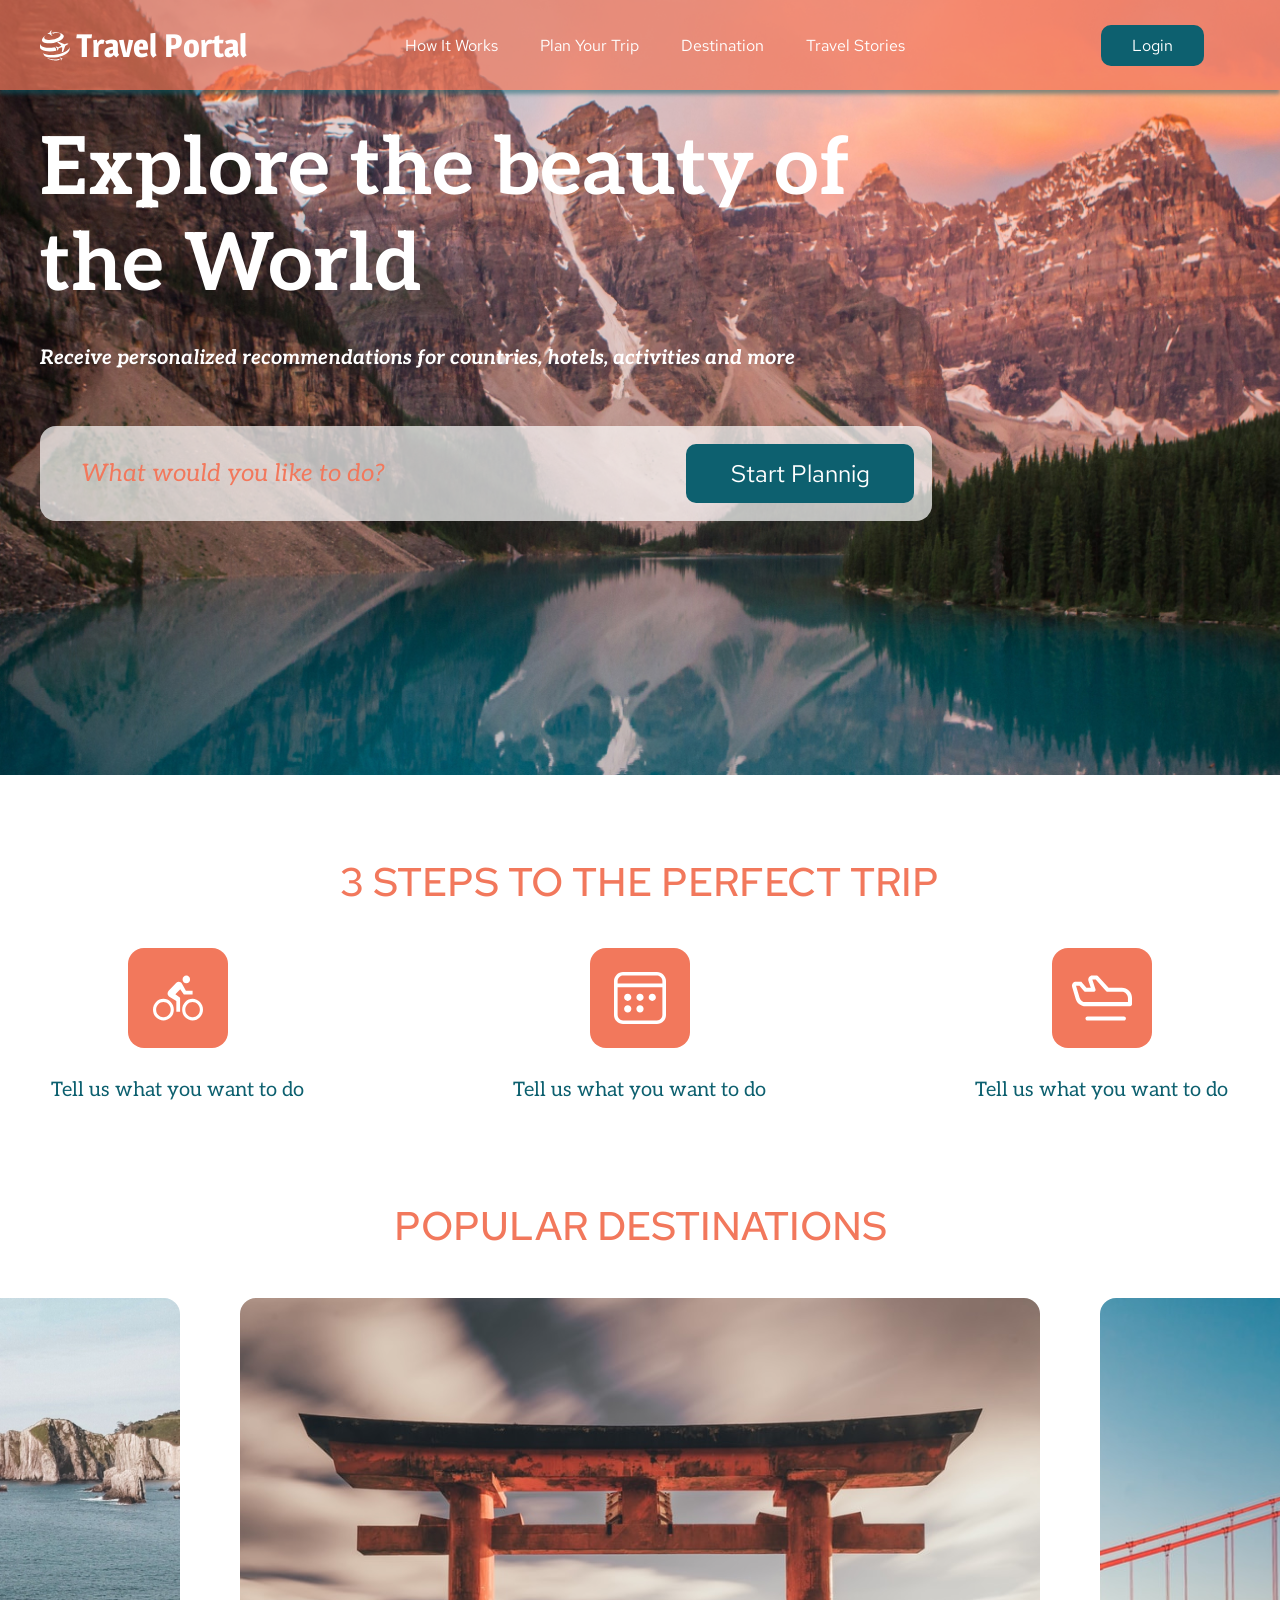
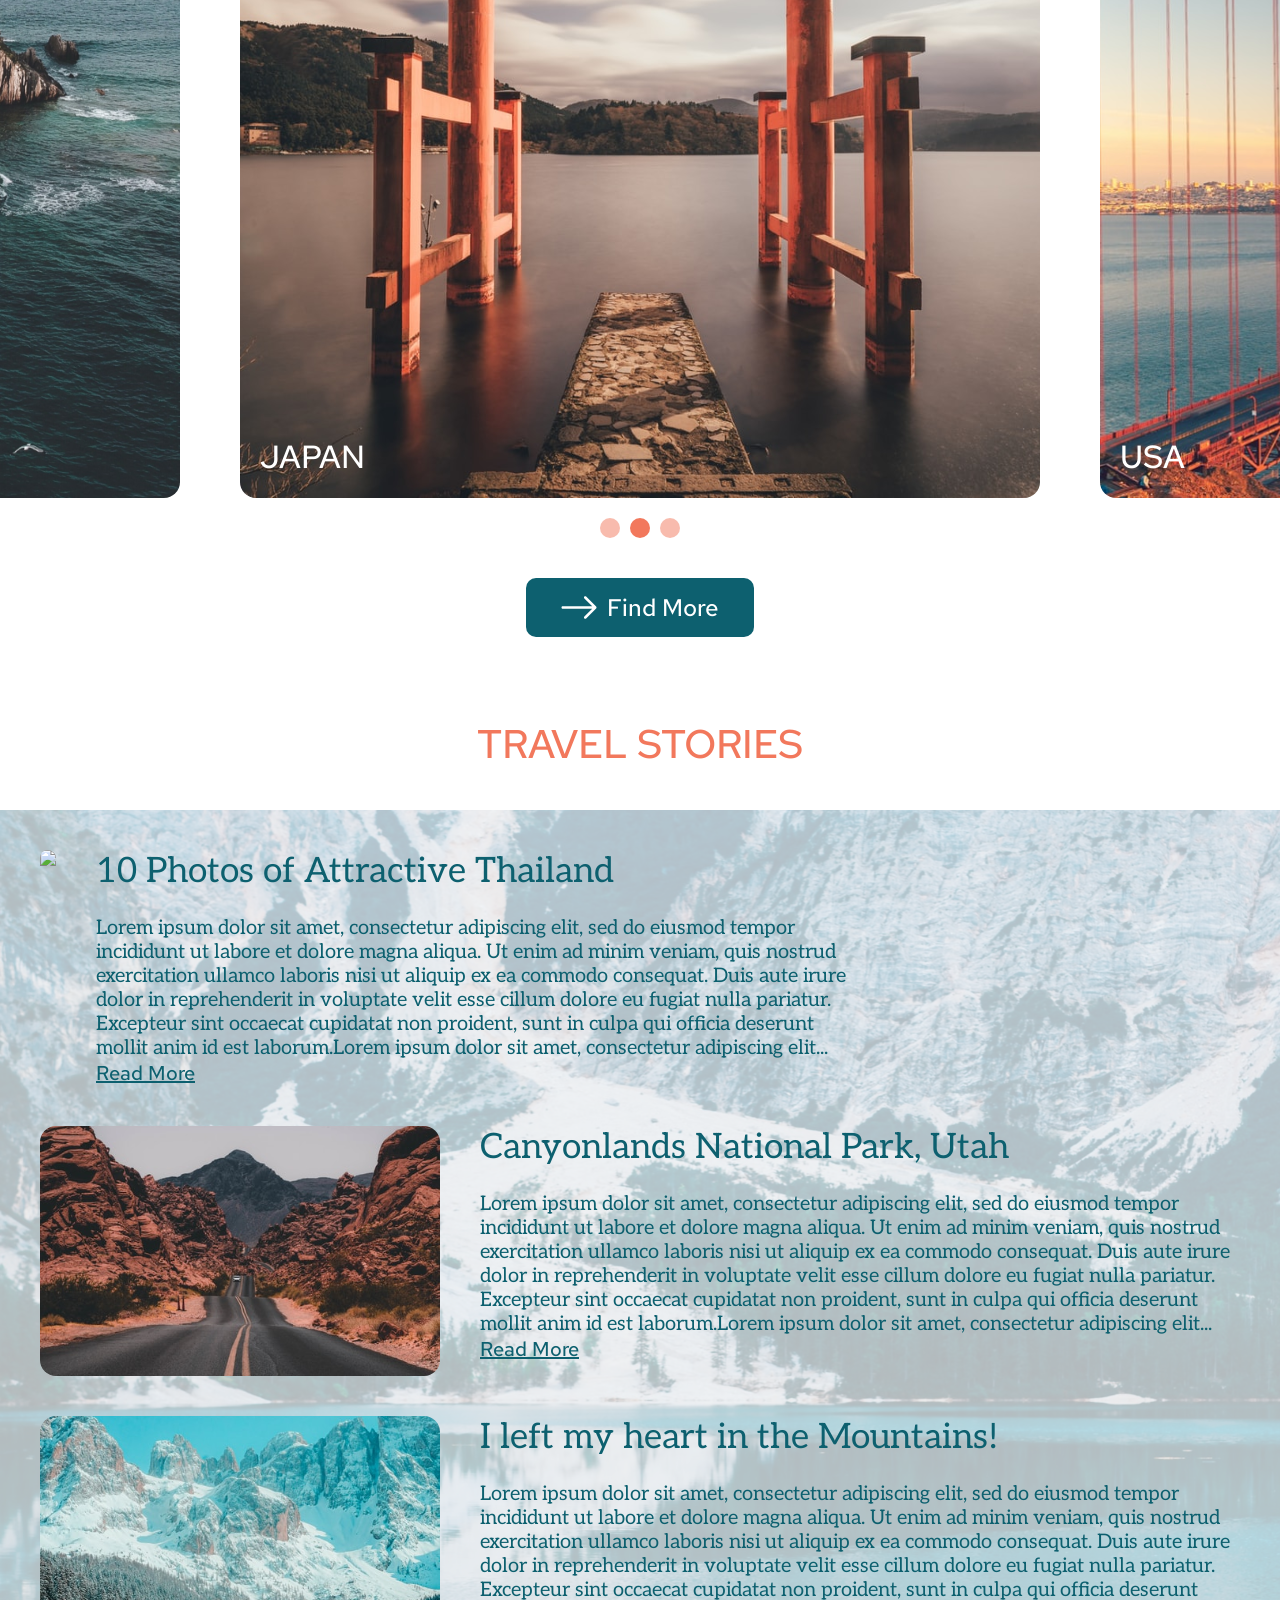
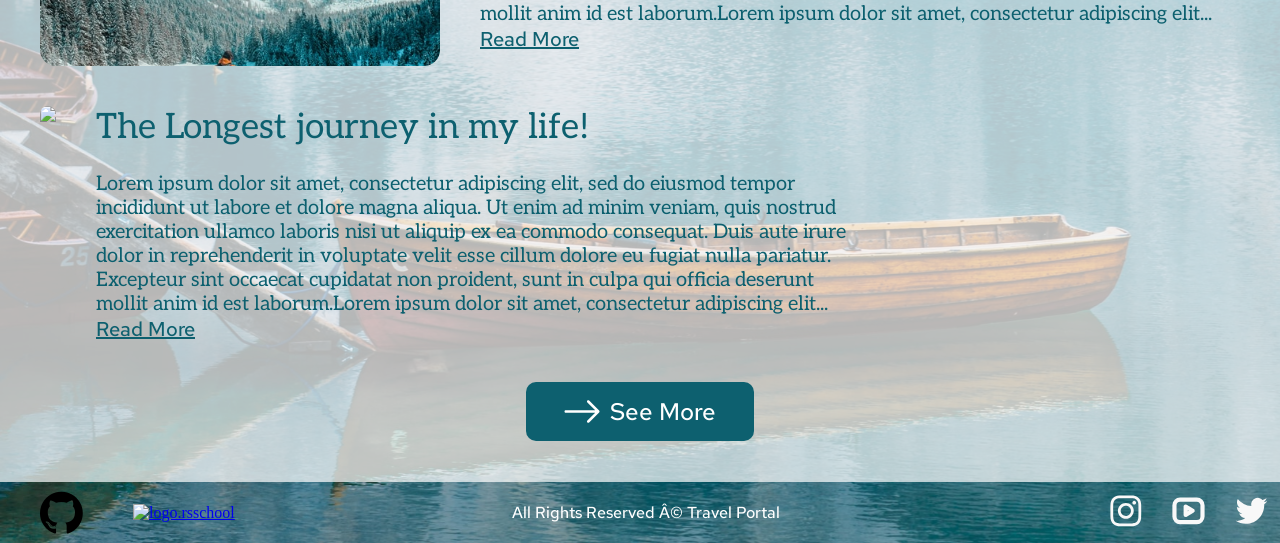
==== travel/index.html @ 933b46a7 "feat: add section storie and footer" ====
<!DOCTYPE html>
<html lang="en">
  <head>
    <meta name="viewport" content="width=device-width, initial-scale=1.0" />
    <title>Travel</title>
    <link
      rel="stylesheet"
      href="https://cdnjs.cloudflare.com/ajax/libs/font-awesome/4.7.0/css/font-awesome.css"
      integrity="sha512-5A8nwdMOWrSz20fDsjczgUidUBR8liPYU+WymTZP1lmY9G6Oc7HlZv156XqnsgNUzTyMefFTcsFH/tnJE/+xBg=="
      crossorigin="anonymous"
      referrerpolicy="no-referrer"
    />
    <link href="http://fonts.cdnfonts.com/css/magra" rel="stylesheet" />

    <link href="https://fonts.googleapis.com/css2?family=Red+Hat+Text:wght@300&display=swap" rel="stylesheet">
    <link href="https://fonts.googleapis.com/css2?family=Aleo&display=swap" rel="stylesheet">

    <link rel="stylesheet" type="text/css" href="style.css" />
    <link rel="stylesheet" type="text/css" href="reset.css" />
  </head>

  <body class="main">
    <section class="first">
      <div class="bar">
        <header class="header">
          <div class="logo1">
            <img
              class="logotip"
              src="logo.svg"
              alt="logotip"
            />
            <div class="textlogo">Travel Portal</div>
          </div>
          <nav class="navigation">
            <ul class="hug">
              <li><span class="navname">How It Works</span></li>
              <li><span class="navname">Plan Your Trip</span></li>
              <li><span class="navname">Destination</span></li>
              <li><span class="navname">Travel Stories</span></li>
            </ul>
          </nav>
          <input class="login" type="button" value="Login" />
        </header>
      </div>
      <div class="searchbox">
            <h1 class="title">Explore the beauty of the World</h1>
            <span class="description"
            >Receive personalized recommendations for countries, hotels,
            activities and more</span
            >
            <div class="searchbar">
              <span class="arcticle">What would you like to do?</span>
              <input class="start" type="button" value="Start Plannig">
              
              
            </div>
          
          
      </div>
    </div>
    </section>
    <section class = "second">
      <div class = 'area'>
        <div class="title2">
          3 STEPS TO THE PERFECT TRIP
        </div>
            <div class="steps">
            <div class="step">
              <div class="zalivka">
                <img class="stepimg" src="bike.svg">
              </div>
              <span class="steptitle">Tell us what you want to do</span>
            </div>
            <div class="step">
              <div class="zalivka">
                <img class="stepimg" src="calendar.svg">
              </div>
              <span class="steptitle">Tell us what you want to do</span>
            </div>
            <div class="step">
              <div class="zalivka">
                <img class="stepimg" src="plane.svg">
              </div>
              <span class="steptitle" >Tell us what you want to do</span>
            </div>
        </div>
        
      </div>
    </section>
    <section class="third">
        <div class="title3">
          POPULAR DESTINATIONS
        </div>
        <div class="kartinki">
          <div class="cntimg1"><span class="cnt">SPAIN</span> </div>
          <div class="cntimg2"><span class="cnt">JAPAN</span> </div>
          <div class="cntimg3"><span class="cnt">USA</span> </div>
        </div>
      
        </div>
        <div class="scrollcircls">
          <div class="circle1"></div>
          <div class="circle2"></div>
          <div class="circle3"></div>
        </div>
        <div class="find">
          <img class="arrow" src="arrow.svg">
          <div class="findmore">Find More</div>
        </div>
    </section>
    <section class="four">
      <div class="title4">TRAVEL STORIES</div>
      <div class="area4">
        <div class="blend4">
          <div class="stories">
            <img class="img" src="firstimg.svg">
            <div class="storie">
              <span class="titlestorie">10 Photos of Attractive Thailand</span>
              <span class="text">Lorem ipsum dolor sit amet, consectetur adipiscing elit, sed do eiusmod tempor incididunt ut labore et dolore magna aliqua. Ut enim ad minim veniam, quis nostrud exercitation ullamco laboris nisi ut aliquip ex ea commodo consequat. Duis aute irure dolor in reprehenderit in voluptate velit esse cillum dolore eu fugiat nulla pariatur. Excepteur sint occaecat cupidatat non proident, sunt in culpa qui officia deserunt mollit anim id est laborum.Lorem ipsum dolor sit amet, consectetur adipiscing elit...</span>
              <span class="readmore">Read More</span> 
            </div>
          </div>
          <div class="stories">
            <img class="img" src="secondimg.svg">
            <div class="storie">
              <span class="titlestorie">Canyonlands National Park, Utah</span>
              <span class="text">Lorem ipsum dolor sit amet, consectetur adipiscing elit, sed do eiusmod tempor incididunt ut labore et dolore magna aliqua. Ut enim ad minim veniam, quis nostrud exercitation ullamco laboris nisi ut aliquip ex ea commodo consequat. Duis aute irure dolor in reprehenderit in voluptate velit esse cillum dolore eu fugiat nulla pariatur. Excepteur sint occaecat cupidatat non proident, sunt in culpa qui officia deserunt mollit anim id est laborum.Lorem ipsum dolor sit amet, consectetur adipiscing elit...</span>
              <span class="readmore">Read More</span> 
            </div>
          </div>
          <div class="stories">
            <img class="img" src="thirdimg.svg">
            <div class="storie">
              <span class="titlestorie">I left my heart in the Mountains!</span>
              <span class="text">Lorem ipsum dolor sit amet, consectetur adipiscing elit, sed do eiusmod tempor incididunt ut labore et dolore magna aliqua. Ut enim ad minim veniam, quis nostrud exercitation ullamco laboris nisi ut aliquip ex ea commodo consequat. Duis aute irure dolor in reprehenderit in voluptate velit esse cillum dolore eu fugiat nulla pariatur. Excepteur sint occaecat cupidatat non proident, sunt in culpa qui officia deserunt mollit anim id est laborum.Lorem ipsum dolor sit amet, consectetur adipiscing elit...</span>
              <span class="readmore">Read More</span> 
            </div>
          </div>
          <div class="stories">
            <img class="img" src="fourimg.svg">
            <div class="storie">
              <span class="titlestorie">The Longest journey in my life!</span>
              <span class="text">Lorem ipsum dolor sit amet, consectetur adipiscing elit, sed do eiusmod tempor incididunt ut labore et dolore magna aliqua. Ut enim ad minim veniam, quis nostrud exercitation ullamco laboris nisi ut aliquip ex ea commodo consequat. Duis aute irure dolor in reprehenderit in voluptate velit esse cillum dolore eu fugiat nulla pariatur. Excepteur sint occaecat cupidatat non proident, sunt in culpa qui officia deserunt mollit anim id est laborum.Lorem ipsum dolor sit amet, consectetur adipiscing elit...</span>
              <span class="readmore">Read More</span> 
            </div>
          </div>
        <div class="find">
          <img class="arrow" src="arrow.svg">
          <div class="findmore">See More</div>
        </div>
      </div>
        
    
  
      <footer class="footer">
        <div class="links">
          <i  class="fa fa-github" style="font-size: 50px;"></i>
          <div><a href="https://rs.school/js/"
              ><img
                class="logo"
                src="https://rs.school/images/rs_school_js.svg"
                alt="logo.rsschool" /></a
          ></div>
        </div>
        <div class="travelportal">
          All Rights Reserved © Travel Portal
        </div>
        <div class="social">
          <img src="insta.svg">
          <img class="youtube" src="youtube.svg">
          <img src="twitter.svg">
        </div>
      </footer>
    </div>
    </section>  
        
      
      
    
  </body>
</html>
---- travel/style.css ----
@import url("https://fonts.googleapis.com/css2?family=Aleo:ital,wght@0,400;0,700;1,700&family=Magra:wght@400;700&family=Red+Hat+Text:wght@400;500&display=swap%22");

.main {
  position: absolute;
  width: 100%;

  margin: 0;

  display: flex;
  flex-direction: column;
  justify-content: center;
}
.first {
  width: 100%;

  left: 0px;
  top: 0px;
  margin: 0;

  background-image: url(bckimg.jpg);
  background-repeat: no-repeat;
  background-size: cover;
  box-shadow: 0px 4px 4px rgba(13, 96, 111, 0.5);

  display: flex;
  flex-direction: column;
  justify-content: center;
  align-items: center;
}
.bar {
  width: 100%;
  height: 90px;

  background: rgba(242, 120, 92, 0.7);
  box-shadow: 0px 4px 4px 0px #0d606f80;
  display: flex;
  flex-direction: column;
  align-items: center;
}

.header {
  width: 1440px;
  height: 90px;
  margin: 0;

  display: flex;
  justify-content: flex-start;
  align-items: center;
}

.logo1 {
  display: flex;
  justify-content: row;
  gap: 6px;
  margin-left: 120px;
}
.textlogo {
  font-family: "Magra";
  font-style: normal;
  font-weight: 600;
  font-size: 32px;

  color: #ffffff;
}

.hug {
  list-style: none;
  display: flex;
  flex-direction: row;
  padding: 0px;
  margin-left: 158px;
  gap: 42px;
}
.navname {
  color: #ffffff;
  font-family: "Red Hat Text", sans-serif;
  line-height: 21px;
  font-size: 16px;
}
.login {
  margin-left: 196px;
  border: none;
  background-image: none;
  background-color: transparent;
  -webkit-box-shadow: none;
  -moz-box-shadow: none;
  box-shadow: none;

  background: #0d606f;
  box-shadow: none;
  border-radius: 10px;
  color: white;
  border-color: #0d606f;
  width: 103px;
  height: 41px;

  font-family: "Red Hat Text", sans-serif;
  font-size: 16px;
  text-align: center;
}

.searchbox {
  width: 1440px;
  display: flex;
  align-items: flex-start;
  justify-content: center;
  flex-direction: column;
}

.title {
  width: 892px;
  margin: 32px 0px 0px 120px;
  font-family: "Aleo";
  font-style: normal;
  font-weight: 700;
  font-size: 80px;
  line-height: 96px;
  color: #ffffff;
}

.description {
  margin: 32px 0px 0px 120px;
  font-family: "Aleo";
  font-style: italic;
  font-weight: 700;
  font-size: 20px;
  line-height: 24px;
  color: white;
}
.searchbar {
  height: 95px;
  width: 892px;

  border-radius: 16px;
  background: #ffffffb2;
  display: flex;
  align-items: center;
  justify-content: space-between;
  margin: 56px 0px 254px 120px;
}
.arcticle {
  font-family: "Aleo";
  font-size: 24px;
  font-style: italic;
  font-weight: 400;
  line-height: 29px;
  letter-spacing: 0em;
  margin-left: 41px;
  color: #f2785c;
}
.start {
  height: 59px;
  width: 228px;
  border-radius: 10px;
  margin-right: 18px;
  background: #0d606f;

  color: white;

  border: none;
  background-image: none;

  -webkit-box-shadow: none;
  -moz-box-shadow: none;
  box-shadow: none;

  font-family: "Red Hat Text", sans-serif;
  font-size: 24px;
  text-align: center;
}
.second {
  width: 100%;
  background: white;
  color: black;
  display: flex;
  justify-content: center;
}
.area {
  width: 1440px;
  background: white;
  display: flex;
  flex-direction: column;
  align-items: center;
  justify-content: flex-start;
  margin: 80px 132px 0px 131px;
}
.title2 {
  margin: 0px 0px 40px 0px;

  font-family: "Red Hat Text";
  font-size: 40px;

  font-weight: 500;
  line-height: 53px;
  letter-spacing: 0em;
  text-align: center;

  color: #f2785c;
}
.steps {
  display: flex;
  flex-direction: row;
  justify-content: space-between;
  width: 1177px;
}
.step {
  display: flex;
  flex-direction: column;
  align-items: center;
}
.zalivka {
  display: flex;
  width: 100px;
  height: 100px;
  justify-content: center;
  background: #f2785c;
  border-radius: 16px;
}
.steptitle {
  margin-top: 30px;
  font-family: Aleo;
  font-size: 20px;
  font-weight: 400;
  line-height: 24px;
  letter-spacing: 0em;
  text-align: left;
  color: #0d606f;
}
.third {
  width: 100%;
  background: white;
  color: black;
  display: flex;
  flex-direction: column;
  align-items: center;
  justify-content: flex-start;
  margin-top: 50px;
  margin-top: 97px;
}
.title3 {
  font-family: "Red Hat Text";
  font-size: 40px;
  margin-bottom: 46px;
  font-weight: 500;
  line-height: 53px;
  letter-spacing: 0em;
  text-align: center;

  color: #f2785c;
}
.kartinki {
  width: 2520px;
  display: flex;
  flex-direction: row;
  align-items: center;

  gap: 60px;
  overflow-x: hidden;
  justify-content: center;
  text-align: left;
}
.cntimg1 {
  text-align: center;
  background-repeat: no-repeat;
  background-size: cover;

  height: 800px;
  width: 800px;

  top: 0px;
  border-radius: 16px;

  background-image: url(SPAIN.svg);

  display: flex;
  align-items: flex-end;
  justify-content: flex-start;

  color: white;
  font-family: "Red Hat Text";
  font-size: 32px;
  font-weight: 500;
  line-height: 42px;
  letter-spacing: 0em;
}
.cntimg2 {
  height: 800px;
  width: 800px;
  border-radius: 16px;
  text-align: center;
  background-size: cover;
  background-repeat: no-repeat;

  background-image: url(JAPAN.svg);

  display: flex;
  align-items: flex-end;
  justify-content: flex-start;

  color: white;
  font-family: "Red Hat Text";
  font-size: 32px;
  font-weight: 500;
  line-height: 42px;
  letter-spacing: 0em;
}
.cntimg3 {
  width: 800px;
  height: 800px;
  text-align: center;
  background-repeat: no-repeat;
  background-size: cover;
  border-radius: 16px;
  background-image: url(USA.svg);

  display: flex;
  align-items: flex-end;
  justify-content: flex-start;

  color: white;
  font-family: "Red Hat Text";
  font-size: 32px;
  font-weight: 500;
  line-height: 42px;
  letter-spacing: 0em;
}
.cnt {
  padding: 0px 0px 20px 20px;
}
.main {
  overflow-x: hidden;
}
.scrollcircls {
  display: flex;
  flex-direction: row;
  justify-content: center;
  width: 80px;
  height: 20px;
  margin-top: 20px;
}
.circle1 {
  width: 20px;
  border-radius: 50%;
  background: rgb(242, 120, 92, 0.5);
}
.circle2 {
  width: 20px;
  border-radius: 50%;
  background: rgb(242, 120, 92);
  margin-left: 10px;
  margin-right: 10px;
}

.circle3 {
  width: 20px;
  border-radius: 50%;
  background: rgb(242, 120, 92, 0.5);
}
.find {
  width: 228px;
  height: 59px;
  margin-top: 40px;

  display: flex;
  flex-direction: row;
  align-items: center;
  justify-content: center;
  background: #0d606f;
  gap: 10px;
  border-radius: 10px;
  padding: 10px, 32px, 10px, 32px;
  margin-bottom: 41px;
}
.findmore {
  font-family: "Red Hat Text";
  font-style: normal;
  font-weight: 500;
  font-size: 24px;
  line-height: 32px;
  color: white;
}
.four {
  width: 100%;

  display: flex;
  flex-direction: column;
  align-items: center;
  justify-content: flex-start;
}
.title4 {
  margin-top: 39px;
  margin-bottom: 40px;
  font-family: "Red Hat Text";
  font-size: 40px;
  font-weight: 500;
  line-height: 53px;
  letter-spacing: 0em;
  color: #f2785c;
}
.area4 {
  width: 100%;
  background-image: url(background4.svg);
  background-size: cover;
  background-repeat: no-repeat;
  display: flex;
  align-items: center;
  flex-direction: column;
}
.blend4 {
  width: 100%;
  background-color: rgba(255, 255, 255, 0.7);
  display: flex;
  flex-direction: column;
  align-items: center;
}
.stories {
  width: 1440px;
  display: flex;
  flex-direction: row;
  gap: 40px;
  justify-content: flex-start;
}
.img {
  margin-left: 120px;
  margin-top: 40px;
  border-radius: 16px;
}
.storie {
  margin-top: 40px;
  display: flex;
  flex-direction: column;
  align-items: flex-start;
}
.titlestorie {
  color: #0d606f;
  font-family: Aleo;
  font-size: 35px;
  font-weight: 400;
  line-height: 42px;
  letter-spacing: 0em;
}
.text {
  width: 760px;
  margin-top: 24px;
  font-family: "Aleo";
  font-size: 20px;
  font-weight: 400;
  line-height: 24px;
  letter-spacing: 0em;
  text-align: left;
  color: #0d606f;
}
.readmore {
  font-family: "Red Hat Text";
  font-size: 20px;
  font-weight: 500;
  line-height: 26px;
  letter-spacing: 0em;
  text-decoration: underline;

  color: #0d606f;
}
.footer {
  width: 1440px;
  height: 61px;
  display: flex;
  justify-content: flex-start;
  flex-direction: row;
  align-items: center;
}
.logo {
  width: 100px;
  padding-left: 50px;
}
.links {
  display: flex;
  flex-direction: row;
  align-items: center;
  justify-content: flex-start;
  margin-left: 120px;
}
.travelportal {
  margin-left: 277px;
  font-family: "Red Hat Text";
  font-size: 16px;
  font-weight: 500;
  line-height: 21px;
  letter-spacing: 0em;
  color: white;
}
.social {
  margin-left: 329.4px;
  margin-right: 123.54;
}
.youtube {
  margin-left: 24.12px;
  margin-right: 24.12px;
}
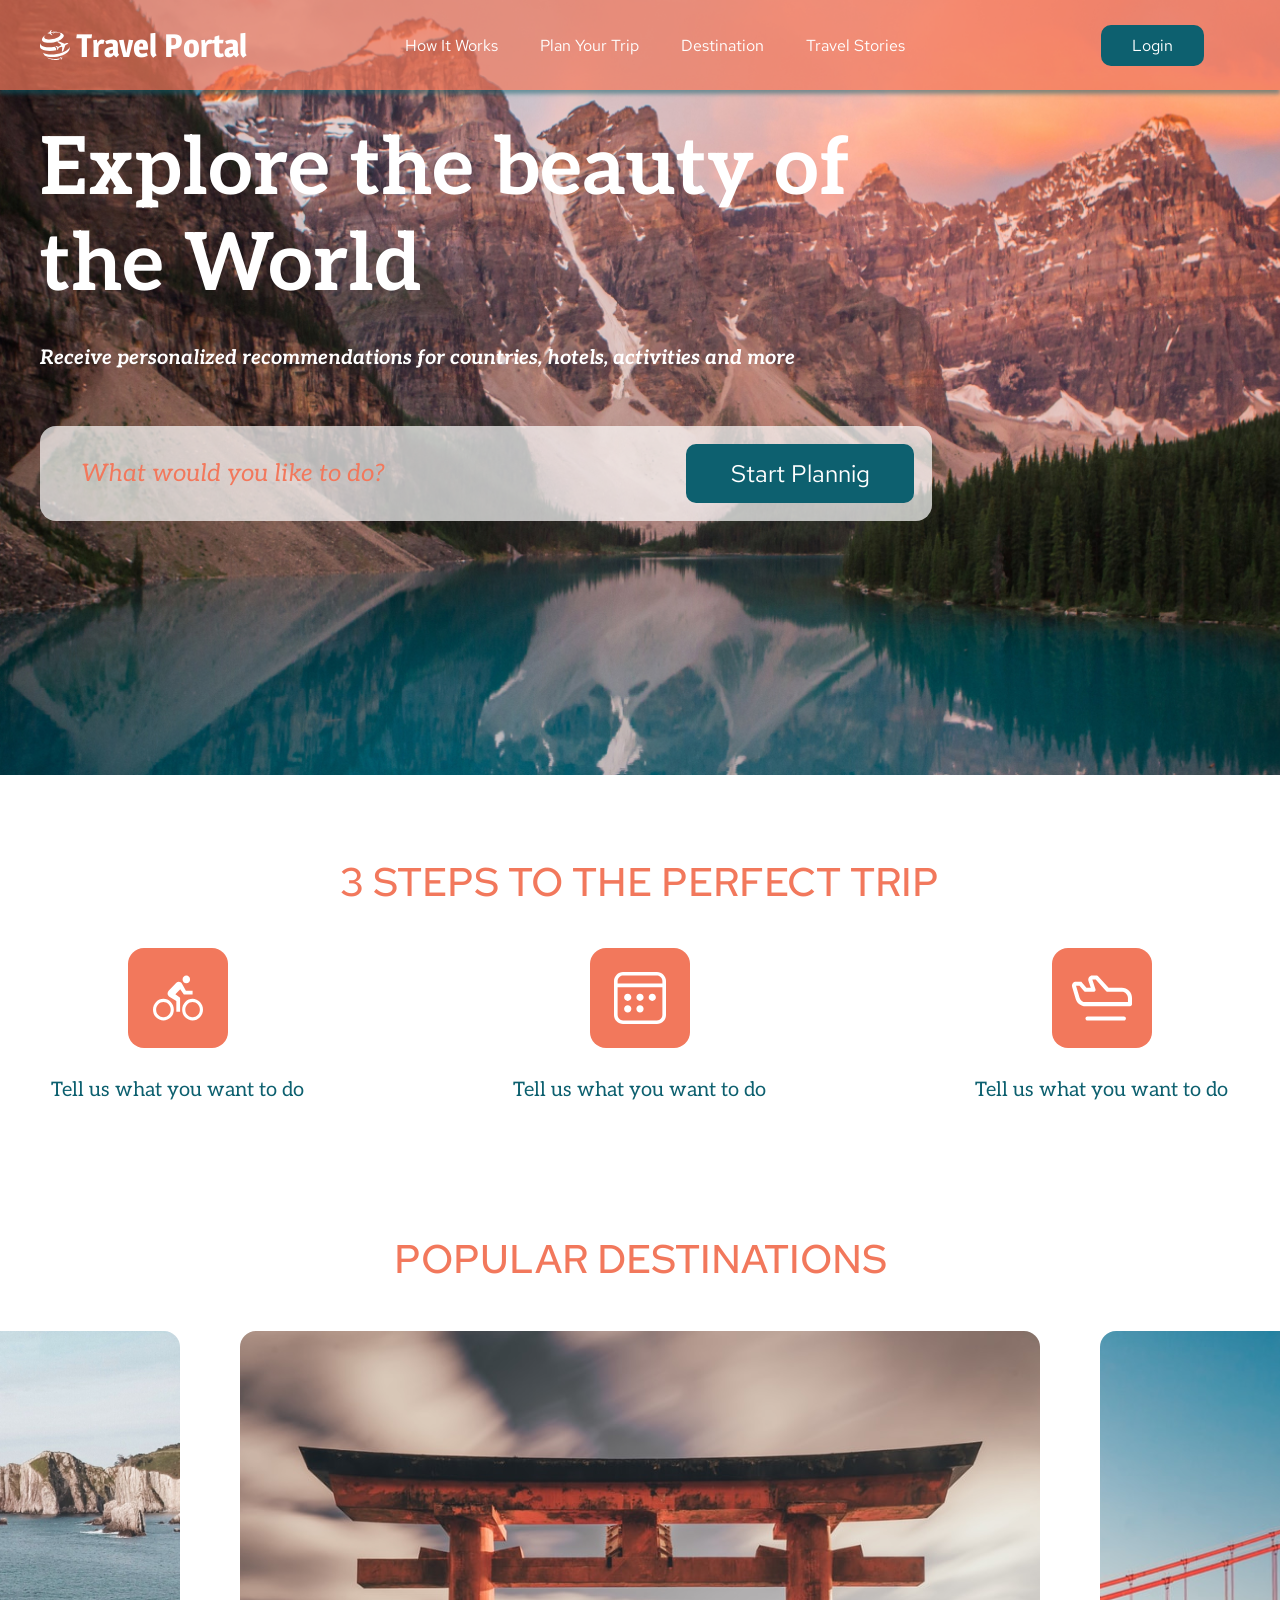
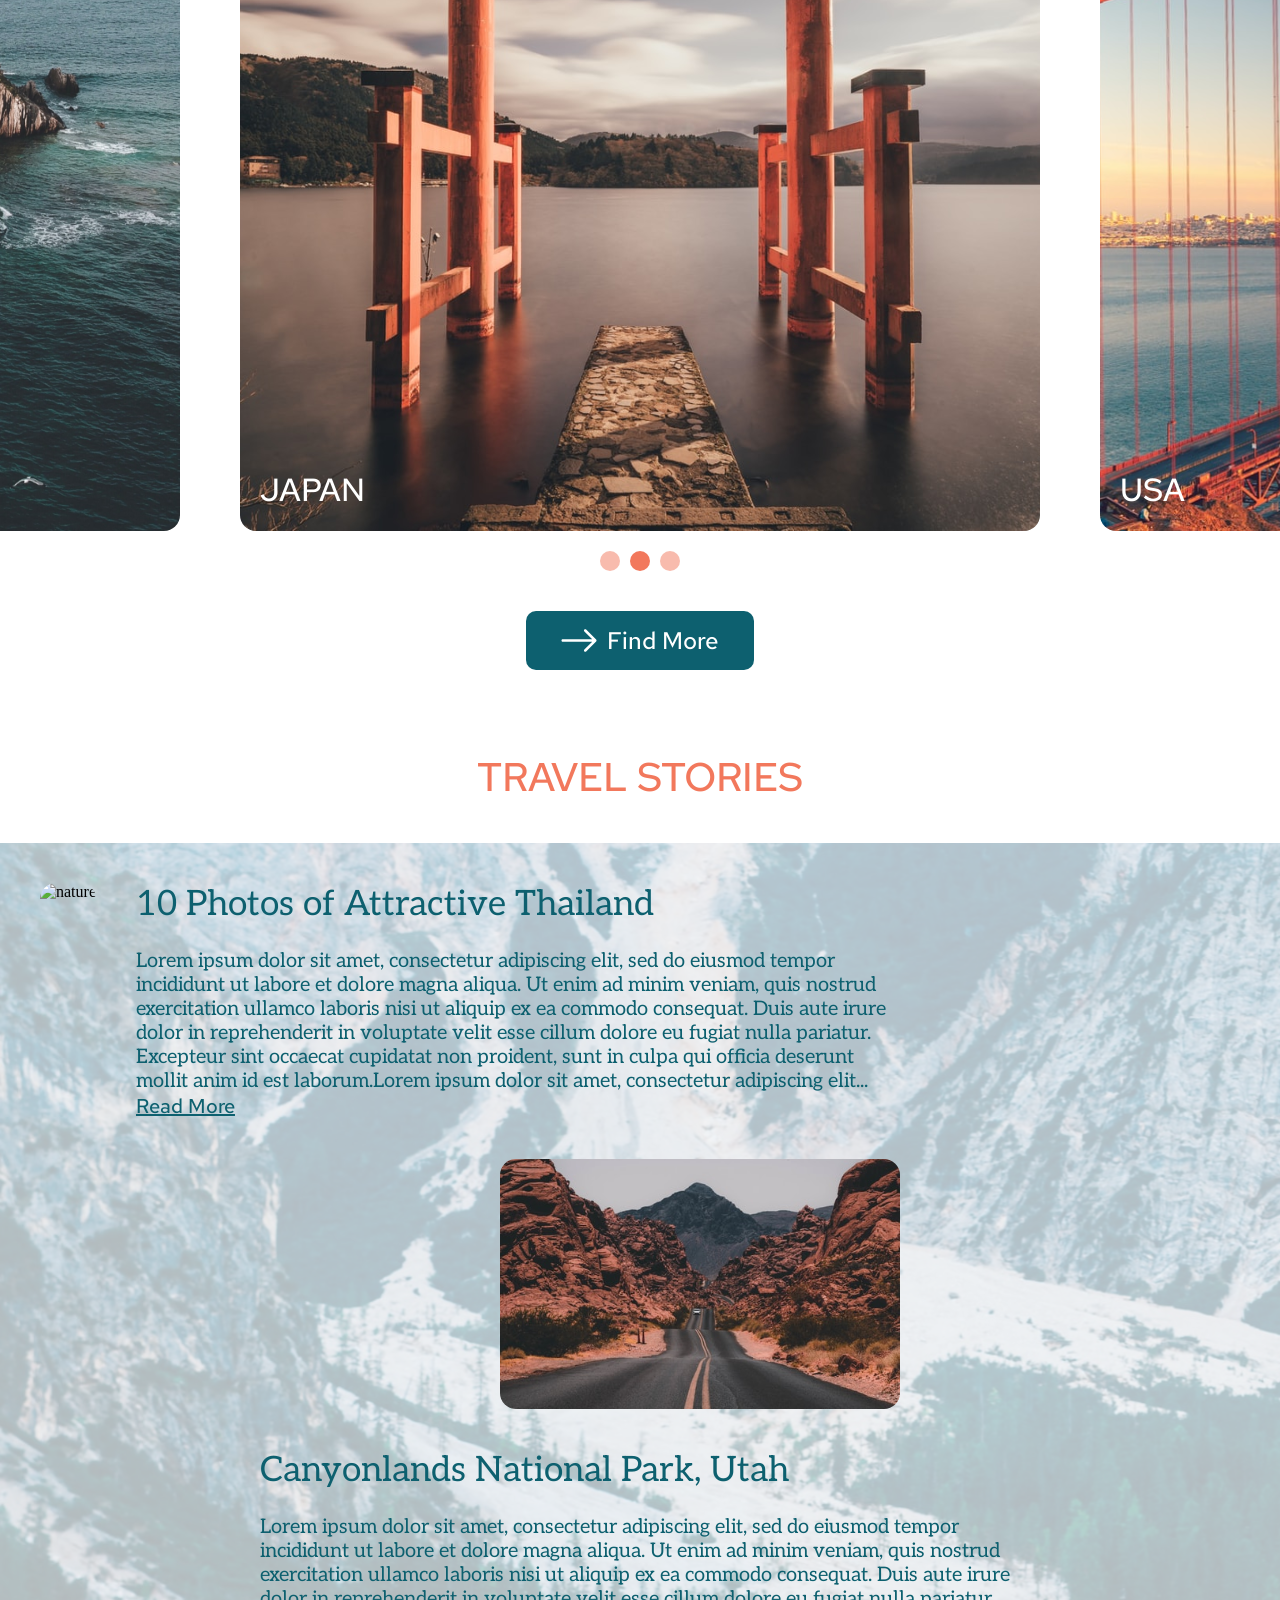
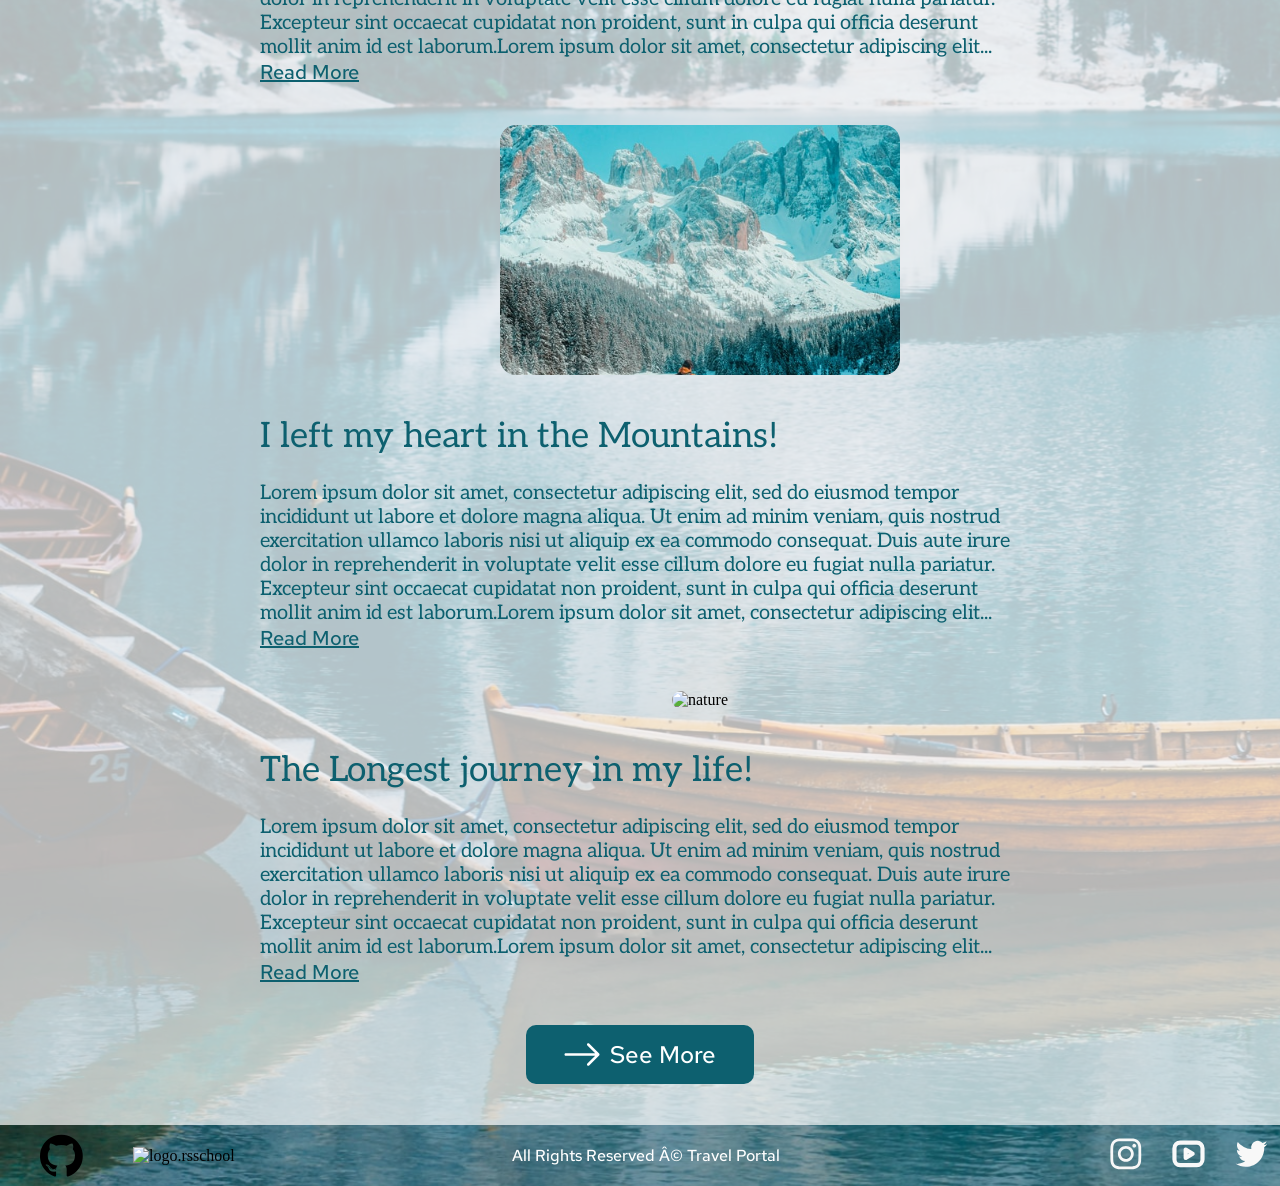
==== commit ffc0057e: "fix:fix problems with validator" ====
--- a/travel/index.html
+++ b/travel/index.html
@@ -12,24 +12,26 @@
     />
     <link href="http://fonts.cdnfonts.com/css/magra" rel="stylesheet" />
 
-    <link href="https://fonts.googleapis.com/css2?family=Red+Hat+Text:wght@300&display=swap" rel="stylesheet">
-    <link href="https://fonts.googleapis.com/css2?family=Aleo&display=swap" rel="stylesheet">
+    <link
+      href="https://fonts.googleapis.com/css2?family=Red+Hat+Text:wght@300&display=swap"
+      rel="stylesheet"
+    />
+    <link
+      href="https://fonts.googleapis.com/css2?family=Aleo&display=swap"
+      rel="stylesheet"
+    />
 
     <link rel="stylesheet" type="text/css" href="style.css" />
     <link rel="stylesheet" type="text/css" href="reset.css" />
   </head>
 
   <body class="main">
-    <section class="first">
+    <section class="preview">
       <div class="bar">
         <header class="header">
           <div class="logo1">
-            <img
-              class="logotip"
-              src="logo.svg"
-              alt="logotip"
-            />
-            <div class="textlogo">Travel Portal</div>
+            <img class="logotip" src="images/logo.svg" alt="logotip" />
+            <h2 class="textlogo">Travel Portal</h2>
           </div>
           <nav class="navigation">
             <ul class="hug">
@@ -43,139 +45,163 @@
         </header>
       </div>
       <div class="searchbox">
-            <h1 class="title">Explore the beauty of the World</h1>
-            <span class="description"
-            >Receive personalized recommendations for countries, hotels,
-            activities and more</span
-            >
-            <div class="searchbar">
-              <span class="arcticle">What would you like to do?</span>
-              <input class="start" type="button" value="Start Plannig">
-              
-              
-            </div>
-          
-          
-      </div>
-    </div>
-    </section>
-    <section class = "second">
-      <div class = 'area'>
-        <div class="title2">
-          3 STEPS TO THE PERFECT TRIP
+        <div class="title">Explore the beauty of the World</div>
+        <span class="description"
+          >Receive personalized recommendations for countries, hotels,
+          activities and more</span
+        >
+        <div class="searchbar">
+          <span class="arcticle">What would you like to do?</span>
+          <input class="start" type="button" value="Start Plannig" />
         </div>
-            <div class="steps">
-            <div class="step">
-              <div class="zalivka">
-                <img class="stepimg" src="bike.svg">
-              </div>
-              <span class="steptitle">Tell us what you want to do</span>
-            </div>
-            <div class="step">
-              <div class="zalivka">
-                <img class="stepimg" src="calendar.svg">
-              </div>
-              <span class="steptitle">Tell us what you want to do</span>
-            </div>
-            <div class="step">
-              <div class="zalivka">
-                <img class="stepimg" src="plane.svg">
-              </div>
-              <span class="steptitle" >Tell us what you want to do</span>
-            </div>
+      </div>
+    </section>
+    <section class="steps">
+      <div class="area">
+        <h2 class="title2">3 STEPS TO THE PERFECT TRIP</h2>
+        <div class="listofsteps">
+          <div class="step">
+            <div class="zalivka">
+              <img class="stepimg" src="images/bike.svg" alt="bike" />
+            </div>
+            <span class="steptitle">Tell us what you want to do</span>
+          </div>
+          <div class="step">
+            <div class="zalivka">
+              <img class="stepimg" src="images/calendar.svg" alt="calendar" />
+            </div>
+            <span class="steptitle">Tell us what you want to do</span>
+          </div>
+          <div class="step">
+            <div class="zalivka">
+              <img class="stepimg" src="images/plane.svg" alt="plane" />
+            </div>
+            <span class="steptitle">Tell us what you want to do</span>
+          </div>
         </div>
-        
-      </div>
-    </section>
-    <section class="third">
-        <div class="title3">
-          POPULAR DESTINATIONS
-        </div>
-        <div class="kartinki">
-          <div class="cntimg1"><span class="cnt">SPAIN</span> </div>
-          <div class="cntimg2"><span class="cnt">JAPAN</span> </div>
-          <div class="cntimg3"><span class="cnt">USA</span> </div>
-        </div>
-      
-        </div>
-        <div class="scrollcircls">
-          <div class="circle1"></div>
-          <div class="circle2"></div>
-          <div class="circle3"></div>
-        </div>
-        <div class="find">
-          <img class="arrow" src="arrow.svg">
-          <div class="findmore">Find More</div>
-        </div>
-    </section>
-    <section class="four">
-      <div class="title4">TRAVEL STORIES</div>
+      </div>
+    </section>
+    <section class="destinations">
+      <h2 class="title3">POPULAR DESTINATIONS</h2>
+      <div class="kartinki">
+        <div class="cntimg1"><span class="cnt">SPAIN</span></div>
+        <div class="cntimg2"><span class="cnt">JAPAN</span></div>
+        <div class="cntimg3"><span class="cnt">USA</span></div>
+      </div>
+      <div class="scrollcircls">
+        <div class="circle1"></div>
+        <div class="circle2"></div>
+        <div class="circle3"></div>
+      </div>
+      <div class="find">
+        <img class="arrow" src="images/arrow.svg" alt="arrow" />
+        <div class="findmore">Find More</div>
+      </div>
+    </section>
+    <section class="stories">
+      <h2 class="title4">TRAVEL STORIES</h2>
       <div class="area4">
         <div class="blend4">
+          <div class="listofstories">
+            <img class="img" src="images/firstimg.svg" alt="nature" />
+            <div class="storie">
+              <span class="titlestorie">10 Photos of Attractive Thailand</span>
+              <span class="text"
+                >Lorem ipsum dolor sit amet, consectetur adipiscing elit, sed do
+                eiusmod tempor incididunt ut labore et dolore magna aliqua. Ut
+                enim ad minim veniam, quis nostrud exercitation ullamco laboris
+                nisi ut aliquip ex ea commodo consequat. Duis aute irure dolor
+                in reprehenderit in voluptate velit esse cillum dolore eu fugiat
+                nulla pariatur. Excepteur sint occaecat cupidatat non proident,
+                sunt in culpa qui officia deserunt mollit anim id est
+                laborum.Lorem ipsum dolor sit amet, consectetur adipiscing
+                elit...</span
+              >
+              <span class="readmore">Read More</span>
+            </div>
+          </div>
           <div class="stories">
-            <img class="img" src="firstimg.svg">
-            <div class="storie">
-              <span class="titlestorie">10 Photos of Attractive Thailand</span>
-              <span class="text">Lorem ipsum dolor sit amet, consectetur adipiscing elit, sed do eiusmod tempor incididunt ut labore et dolore magna aliqua. Ut enim ad minim veniam, quis nostrud exercitation ullamco laboris nisi ut aliquip ex ea commodo consequat. Duis aute irure dolor in reprehenderit in voluptate velit esse cillum dolore eu fugiat nulla pariatur. Excepteur sint occaecat cupidatat non proident, sunt in culpa qui officia deserunt mollit anim id est laborum.Lorem ipsum dolor sit amet, consectetur adipiscing elit...</span>
-              <span class="readmore">Read More</span> 
+            <img class="img" src="images/secondimg.svg" alt="nature" />
+            <div class="storie">
+              <span class="titlestorie">Canyonlands National Park, Utah</span>
+              <span class="text"
+                >Lorem ipsum dolor sit amet, consectetur adipiscing elit, sed do
+                eiusmod tempor incididunt ut labore et dolore magna aliqua. Ut
+                enim ad minim veniam, quis nostrud exercitation ullamco laboris
+                nisi ut aliquip ex ea commodo consequat. Duis aute irure dolor
+                in reprehenderit in voluptate velit esse cillum dolore eu fugiat
+                nulla pariatur. Excepteur sint occaecat cupidatat non proident,
+                sunt in culpa qui officia deserunt mollit anim id est
+                laborum.Lorem ipsum dolor sit amet, consectetur adipiscing
+                elit...</span
+              >
+              <span class="readmore">Read More</span>
             </div>
           </div>
           <div class="stories">
-            <img class="img" src="secondimg.svg">
-            <div class="storie">
-              <span class="titlestorie">Canyonlands National Park, Utah</span>
-              <span class="text">Lorem ipsum dolor sit amet, consectetur adipiscing elit, sed do eiusmod tempor incididunt ut labore et dolore magna aliqua. Ut enim ad minim veniam, quis nostrud exercitation ullamco laboris nisi ut aliquip ex ea commodo consequat. Duis aute irure dolor in reprehenderit in voluptate velit esse cillum dolore eu fugiat nulla pariatur. Excepteur sint occaecat cupidatat non proident, sunt in culpa qui officia deserunt mollit anim id est laborum.Lorem ipsum dolor sit amet, consectetur adipiscing elit...</span>
-              <span class="readmore">Read More</span> 
+            <img class="img" src="images/thirdimg.svg" alt="nature" />
+            <div class="storie">
+              <span class="titlestorie">I left my heart in the Mountains!</span>
+              <span class="text"
+                >Lorem ipsum dolor sit amet, consectetur adipiscing elit, sed do
+                eiusmod tempor incididunt ut labore et dolore magna aliqua. Ut
+                enim ad minim veniam, quis nostrud exercitation ullamco laboris
+                nisi ut aliquip ex ea commodo consequat. Duis aute irure dolor
+                in reprehenderit in voluptate velit esse cillum dolore eu fugiat
+                nulla pariatur. Excepteur sint occaecat cupidatat non proident,
+                sunt in culpa qui officia deserunt mollit anim id est
+                laborum.Lorem ipsum dolor sit amet, consectetur adipiscing
+                elit...</span
+              >
+              <span class="readmore">Read More</span>
             </div>
           </div>
           <div class="stories">
-            <img class="img" src="thirdimg.svg">
-            <div class="storie">
-              <span class="titlestorie">I left my heart in the Mountains!</span>
-              <span class="text">Lorem ipsum dolor sit amet, consectetur adipiscing elit, sed do eiusmod tempor incididunt ut labore et dolore magna aliqua. Ut enim ad minim veniam, quis nostrud exercitation ullamco laboris nisi ut aliquip ex ea commodo consequat. Duis aute irure dolor in reprehenderit in voluptate velit esse cillum dolore eu fugiat nulla pariatur. Excepteur sint occaecat cupidatat non proident, sunt in culpa qui officia deserunt mollit anim id est laborum.Lorem ipsum dolor sit amet, consectetur adipiscing elit...</span>
-              <span class="readmore">Read More</span> 
-            </div>
-          </div>
-          <div class="stories">
-            <img class="img" src="fourimg.svg">
+            <img class="img" src="images/fourimg.svg" alt="nature" />
             <div class="storie">
               <span class="titlestorie">The Longest journey in my life!</span>
-              <span class="text">Lorem ipsum dolor sit amet, consectetur adipiscing elit, sed do eiusmod tempor incididunt ut labore et dolore magna aliqua. Ut enim ad minim veniam, quis nostrud exercitation ullamco laboris nisi ut aliquip ex ea commodo consequat. Duis aute irure dolor in reprehenderit in voluptate velit esse cillum dolore eu fugiat nulla pariatur. Excepteur sint occaecat cupidatat non proident, sunt in culpa qui officia deserunt mollit anim id est laborum.Lorem ipsum dolor sit amet, consectetur adipiscing elit...</span>
-              <span class="readmore">Read More</span> 
-            </div>
-          </div>
-        <div class="find">
-          <img class="arrow" src="arrow.svg">
-          <div class="findmore">See More</div>
+              <span class="text"
+                >Lorem ipsum dolor sit amet, consectetur adipiscing elit, sed do
+                eiusmod tempor incididunt ut labore et dolore magna aliqua. Ut
+                enim ad minim veniam, quis nostrud exercitation ullamco laboris
+                nisi ut aliquip ex ea commodo consequat. Duis aute irure dolor
+                in reprehenderit in voluptate velit esse cillum dolore eu fugiat
+                nulla pariatur. Excepteur sint occaecat cupidatat non proident,
+                sunt in culpa qui officia deserunt mollit anim id est
+                laborum.Lorem ipsum dolor sit amet, consectetur adipiscing
+                elit...</span
+              >
+              <span class="readmore">Read More</span>
+            </div>
+          </div>
+          <div class="find">
+            <img class="arrow" src="images/arrow.svg" alt="arrow" />
+            <div class="findmore">See More</div>
+          </div>
         </div>
-      </div>
-        
-    
-  
-      <footer class="footer">
-        <div class="links">
-          <i  class="fa fa-github" style="font-size: 50px;"></i>
-          <div><a href="https://rs.school/js/"
-              ><img
-                class="logo"
-                src="https://rs.school/images/rs_school_js.svg"
-                alt="logo.rsschool" /></a
-          ></div>
-        </div>
-        <div class="travelportal">
-          All Rights Reserved © Travel Portal
-        </div>
-        <div class="social">
-          <img src="insta.svg">
-          <img class="youtube" src="youtube.svg">
-          <img src="twitter.svg">
-        </div>
-      </footer>
-    </div>
-    </section>  
-        
-      
-      
-    
+
+        <footer class="footer">
+          <div class="links">
+            <a class="userlink" href="https://github.com/M9yk"
+              ><i class="fa fa-github" style="font-size: 50px"></i
+            ></a>
+            <div>
+              <a class="userlink" href="https://rs.school/js-stage0/"
+                ><img
+                  class="logo"
+                  src="https://rs.school/images/rs_school_js.svg"
+                  alt="logo.rsschool"
+              /></a>
+            </div>
+          </div>
+          <div class="travelportal">All Rights Reserved © Travel Portal</div>
+          <div class="social">
+            <img src="images/insta.svg" alt="instagram" />
+            <img class="youtube" src="images/youtube.svg" alt="youtube" />
+            <img src="images/twitter.svg" alt="twitter" />
+          </div>
+        </footer>
+      </div>
+    </section>
   </body>
 </html>
--- a/travel/style.css
+++ b/travel/style.css
@@ -10,14 +10,14 @@
   flex-direction: column;
   justify-content: center;
 }
-.first {
+.preview {
   width: 100%;
 
   left: 0px;
   top: 0px;
   margin: 0;
 
-  background-image: url(bckimg.jpg);
+  background-image: url(images/bckimg.jpg);
   background-repeat: no-repeat;
   background-size: cover;
   box-shadow: 0px 4px 4px rgba(13, 96, 111, 0.5);
@@ -27,6 +27,7 @@
   justify-content: center;
   align-items: center;
 }
+
 .bar {
   width: 100%;
   height: 90px;
@@ -168,12 +169,14 @@
   font-size: 24px;
   text-align: center;
 }
-.second {
+.steps {
   width: 100%;
   background: white;
   color: black;
   display: flex;
   justify-content: center;
+  flex-direction: column;
+  align-items: center;
 }
 .area {
   width: 1440px;
@@ -197,7 +200,7 @@
 
   color: #f2785c;
 }
-.steps {
+.listofsteps {
   display: flex;
   flex-direction: row;
   justify-content: space-between;
@@ -226,7 +229,7 @@
   text-align: left;
   color: #0d606f;
 }
-.third {
+.destinations {
   width: 100%;
   background: white;
   color: black;
@@ -270,7 +273,7 @@
   top: 0px;
   border-radius: 16px;
 
-  background-image: url(SPAIN.svg);
+  background-image: url(images/SPAIN.svg);
 
   display: flex;
   align-items: flex-end;
@@ -291,7 +294,7 @@
   background-size: cover;
   background-repeat: no-repeat;
 
-  background-image: url(JAPAN.svg);
+  background-image: url(images/JAPAN.svg);
 
   display: flex;
   align-items: flex-end;
@@ -311,7 +314,7 @@
   background-repeat: no-repeat;
   background-size: cover;
   border-radius: 16px;
-  background-image: url(USA.svg);
+  background-image: url(images/USA.svg);
 
   display: flex;
   align-items: flex-end;
@@ -379,7 +382,7 @@
   line-height: 32px;
   color: white;
 }
-.four {
+.stories {
   width: 100%;
 
   display: flex;
@@ -399,7 +402,7 @@
 }
 .area4 {
   width: 100%;
-  background-image: url(background4.svg);
+  background-image: url(images/background4.svg);
   background-size: cover;
   background-repeat: no-repeat;
   display: flex;
@@ -413,7 +416,7 @@
   flex-direction: column;
   align-items: center;
 }
-.stories {
+.listofstories {
   width: 1440px;
   display: flex;
   flex-direction: row;
@@ -496,3 +499,7 @@
   margin-left: 24.12px;
   margin-right: 24.12px;
 }
+.userlink {
+  text-decoration: none;
+  color: black;
+}
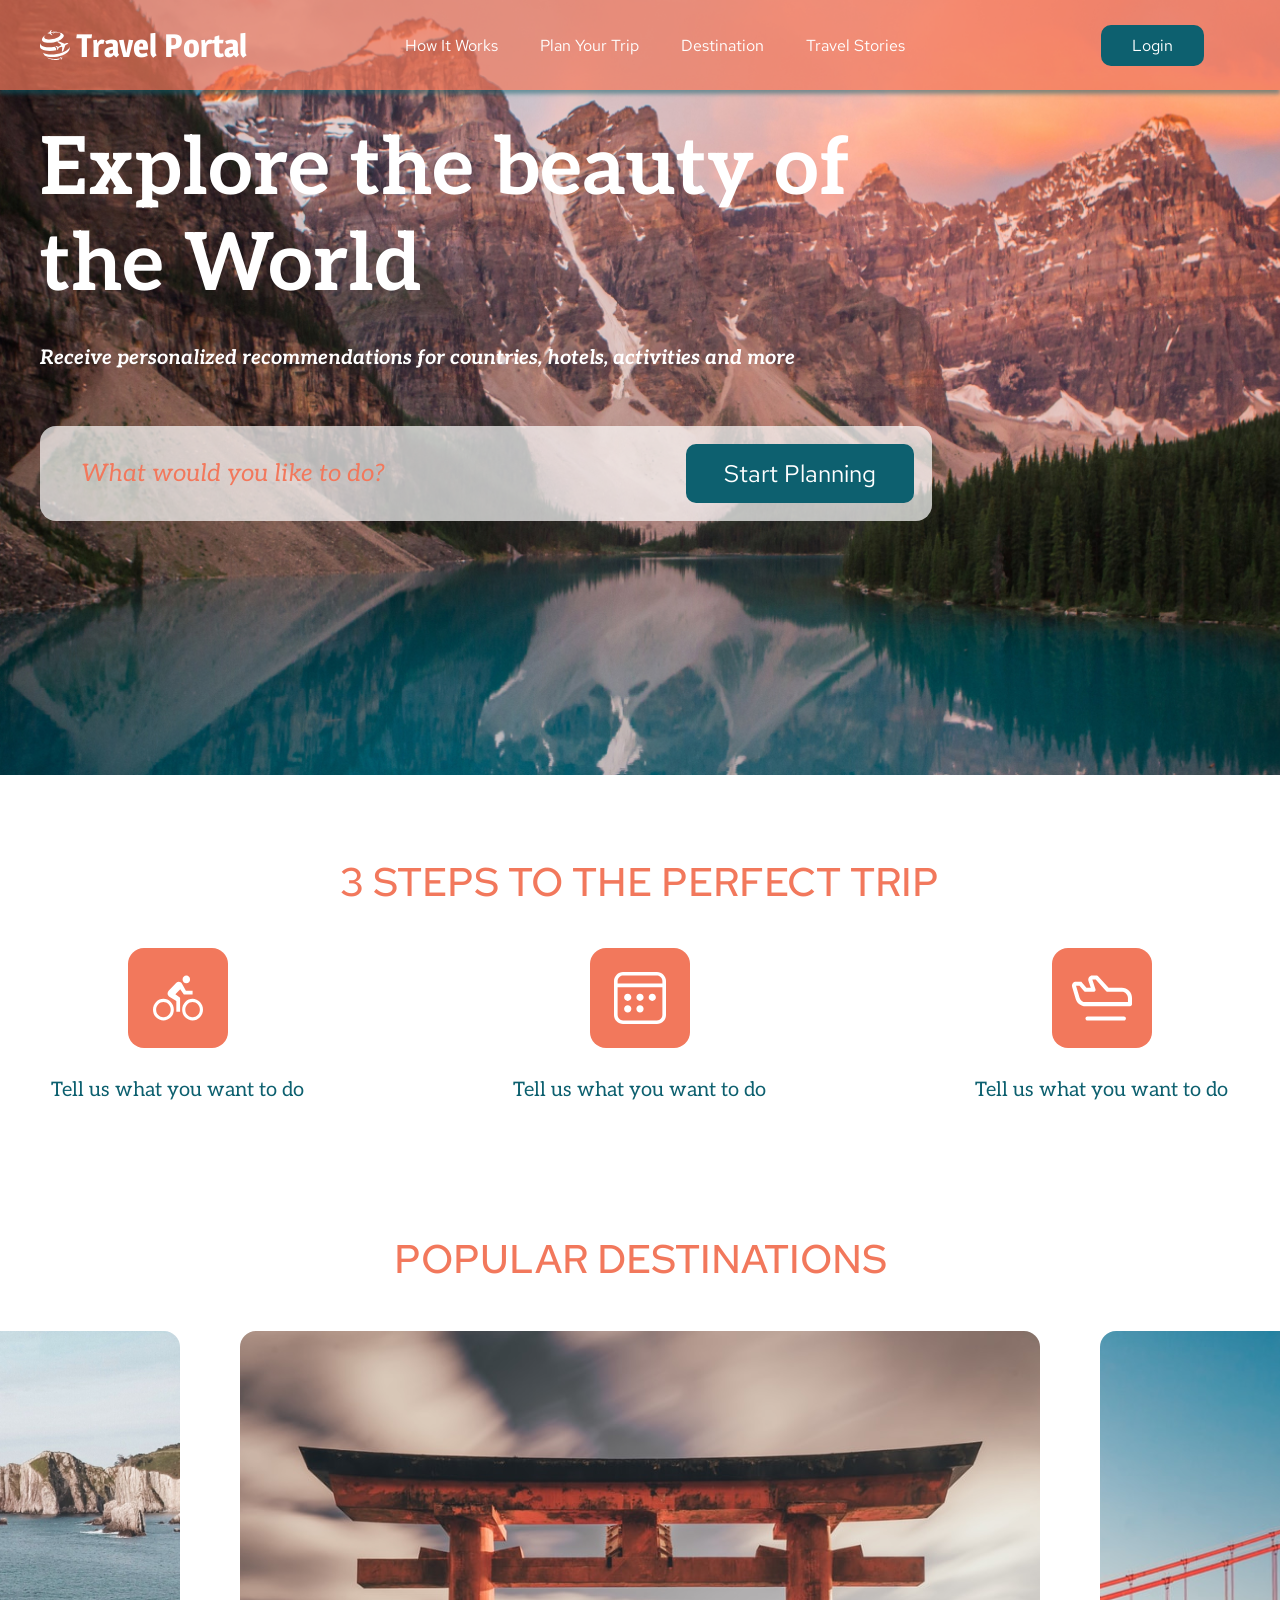
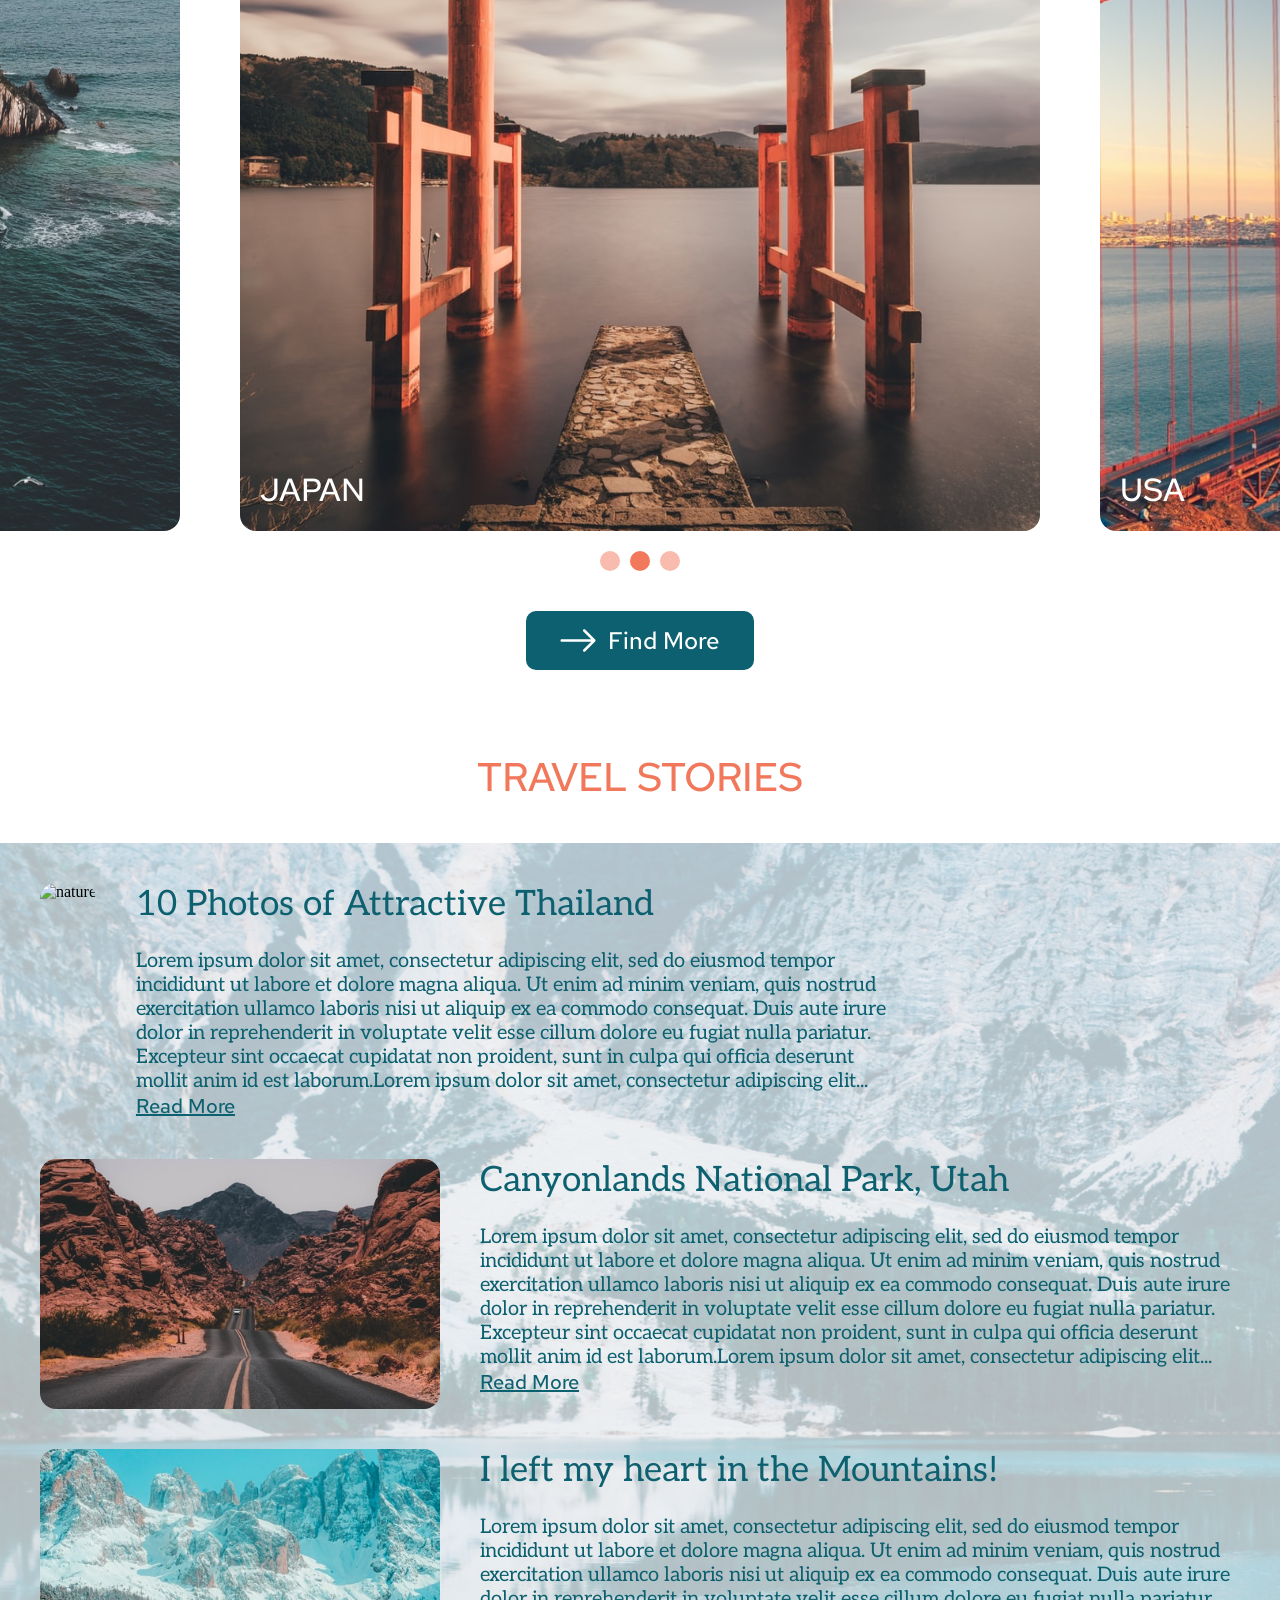
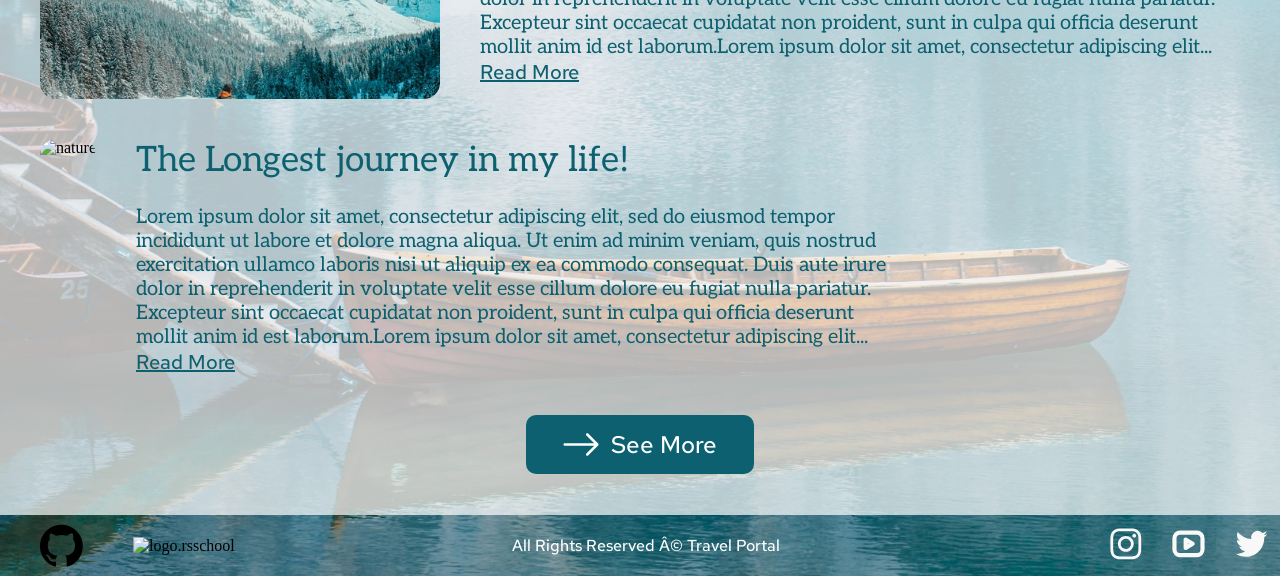
==== commit c0c1eba7: "feat: update to areas to buttons" ====
--- a/travel/index.html
+++ b/travel/index.html
@@ -41,7 +41,7 @@
               <li><span class="navname">Travel Stories</span></li>
             </ul>
           </nav>
-          <input class="login" type="button" value="Login" />
+          <button class="login" name="login">Login</button>
         </header>
       </div>
       <div class="searchbox">
@@ -52,7 +52,7 @@
         >
         <div class="searchbar">
           <span class="arcticle">What would you like to do?</span>
-          <input class="start" type="button" value="Start Plannig" />
+          <button class="start" name="start search">Start Planning</button>
         </div>
       </div>
     </section>
@@ -93,10 +93,11 @@
         <div class="circle2"></div>
         <div class="circle3"></div>
       </div>
-      <div class="find">
+
+      <button class="findmore" name="findmore">
         <img class="arrow" src="images/arrow.svg" alt="arrow" />
-        <div class="findmore">Find More</div>
-      </div>
+        Find More
+      </button>
     </section>
     <section class="stories">
       <h2 class="title4">TRAVEL STORIES</h2>
@@ -120,7 +121,7 @@
               <span class="readmore">Read More</span>
             </div>
           </div>
-          <div class="stories">
+          <div class="listofstories">
             <img class="img" src="images/secondimg.svg" alt="nature" />
             <div class="storie">
               <span class="titlestorie">Canyonlands National Park, Utah</span>
@@ -138,7 +139,7 @@
               <span class="readmore">Read More</span>
             </div>
           </div>
-          <div class="stories">
+          <div class="listofstories">
             <img class="img" src="images/thirdimg.svg" alt="nature" />
             <div class="storie">
               <span class="titlestorie">I left my heart in the Mountains!</span>
@@ -156,7 +157,7 @@
               <span class="readmore">Read More</span>
             </div>
           </div>
-          <div class="stories">
+          <div class="listofstories">
             <img class="img" src="images/fourimg.svg" alt="nature" />
             <div class="storie">
               <span class="titlestorie">The Longest journey in my life!</span>
@@ -174,10 +175,10 @@
               <span class="readmore">Read More</span>
             </div>
           </div>
-          <div class="find">
+          <button class="findmore" name="findmore">
             <img class="arrow" src="images/arrow.svg" alt="arrow" />
-            <div class="findmore">See More</div>
-          </div>
+            See More
+          </button>
         </div>
 
         <footer class="footer">
--- a/travel/style.css
+++ b/travel/style.css
@@ -359,28 +359,29 @@
   border-radius: 50%;
   background: rgb(242, 120, 92, 0.5);
 }
-.find {
+
+.findmore {
   width: 228px;
   height: 59px;
   margin-top: 40px;
-
-  display: flex;
-  flex-direction: row;
-  align-items: center;
-  justify-content: center;
   background: #0d606f;
   gap: 10px;
   border-radius: 10px;
   padding: 10px, 32px, 10px, 32px;
   margin-bottom: 41px;
-}
-.findmore {
+  display: flex;
+  align-items: center;
+  justify-content: center;
+  gap: 12.5px;
   font-family: "Red Hat Text";
   font-style: normal;
   font-weight: 500;
   font-size: 24px;
   line-height: 32px;
   color: white;
+  border: none;
+
+  box-shadow: none;
 }
 .stories {
   width: 100%;
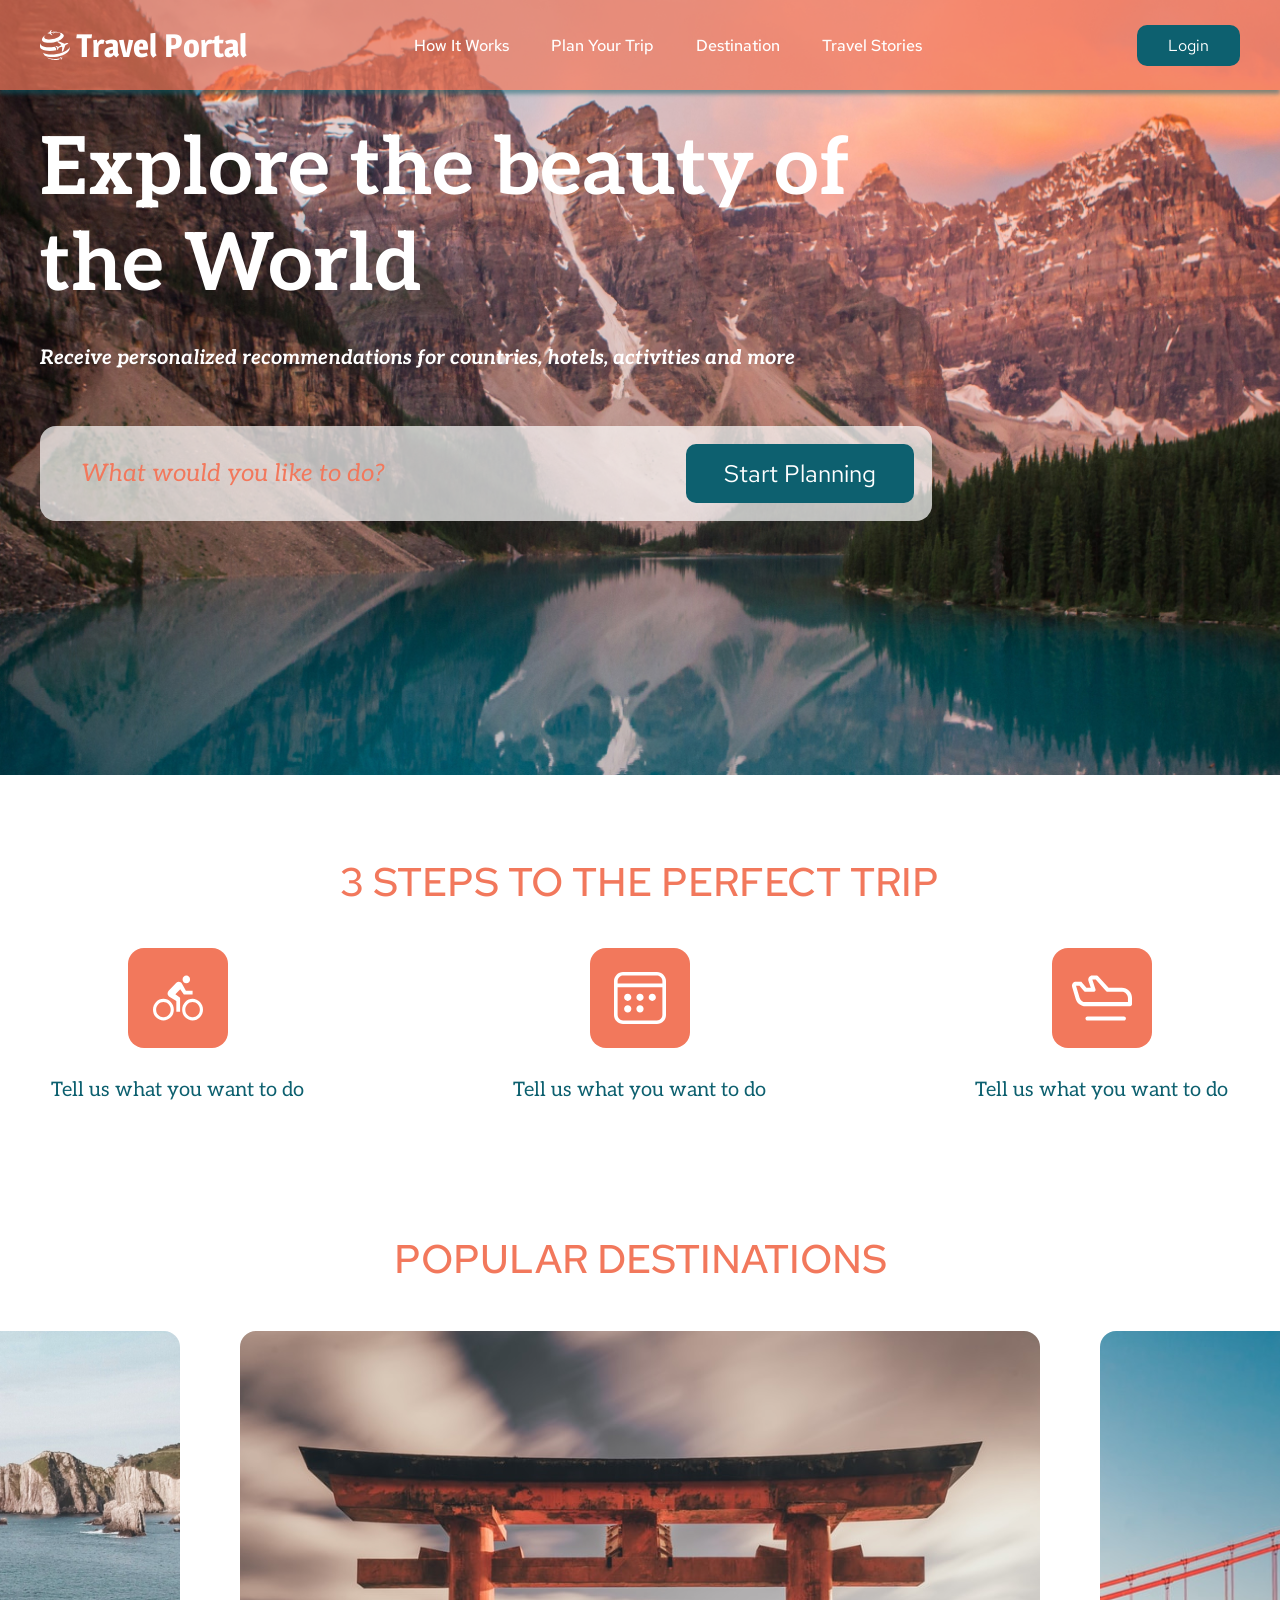
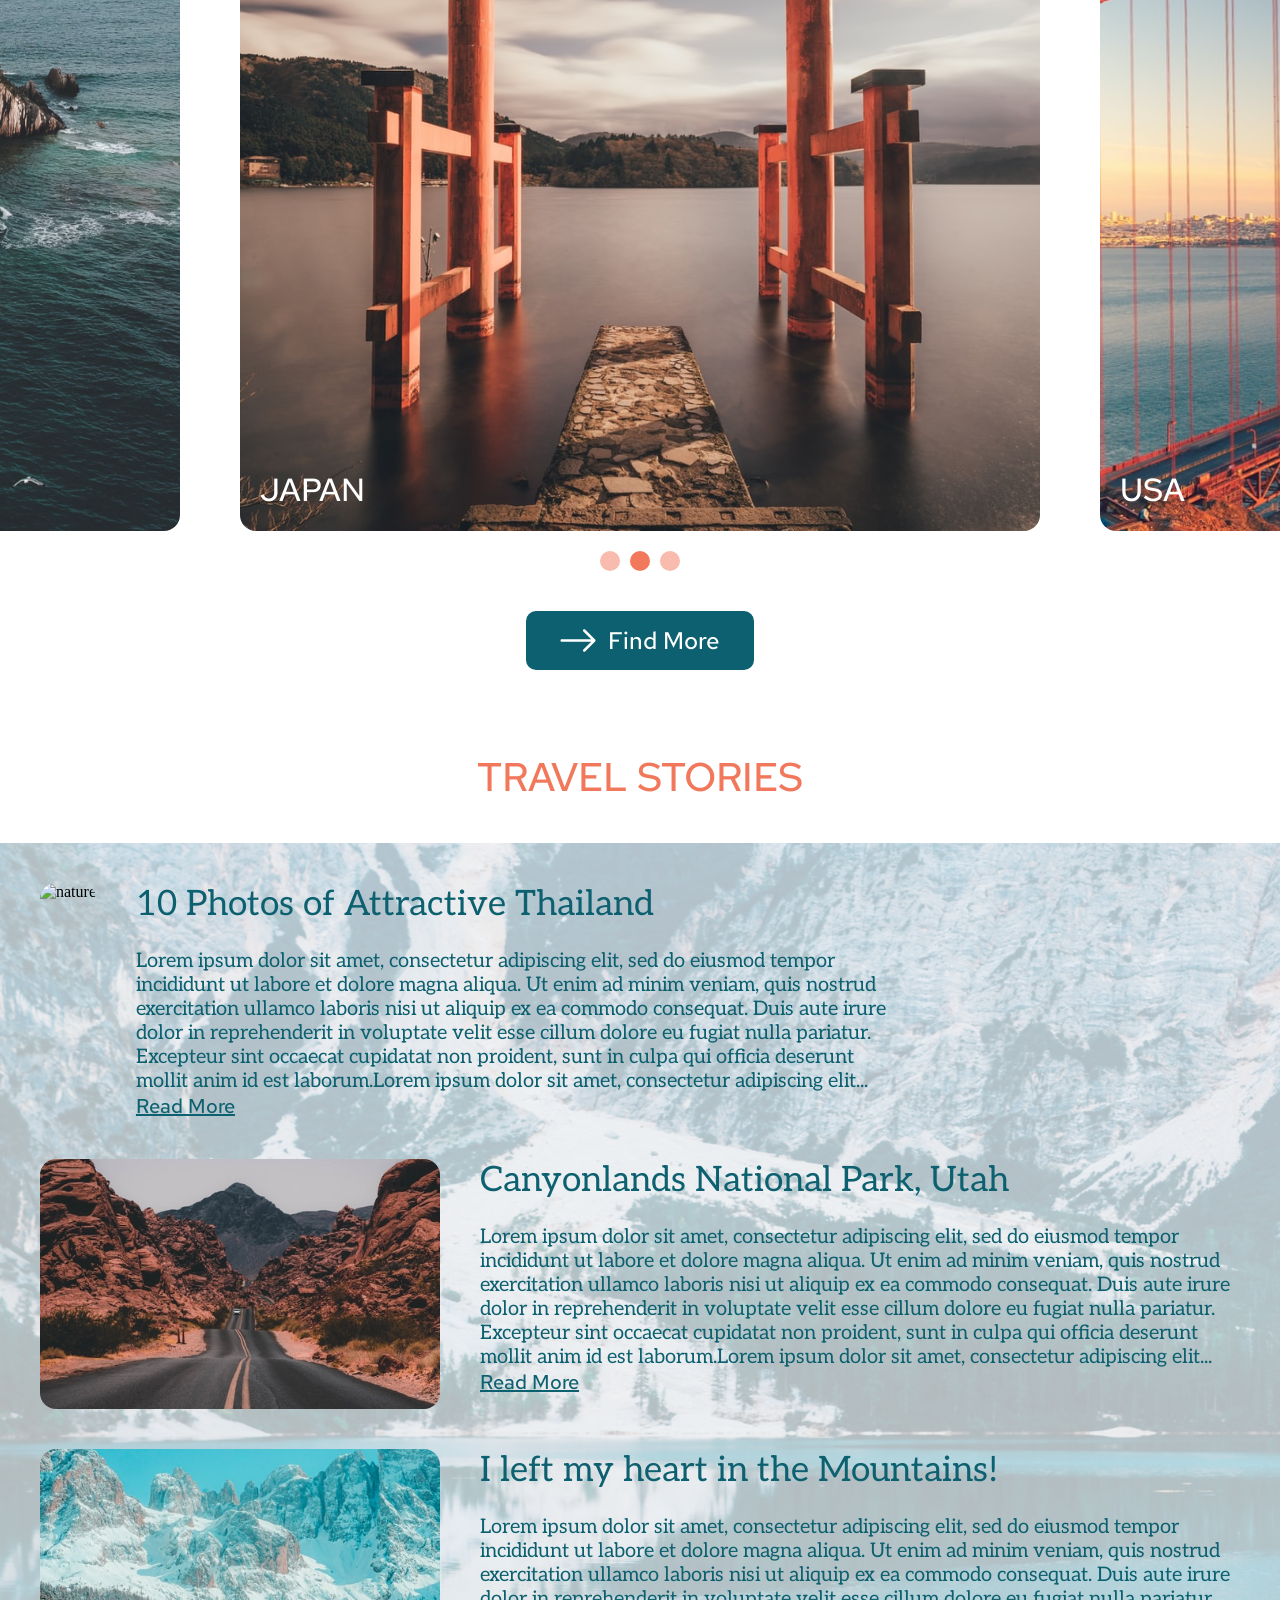
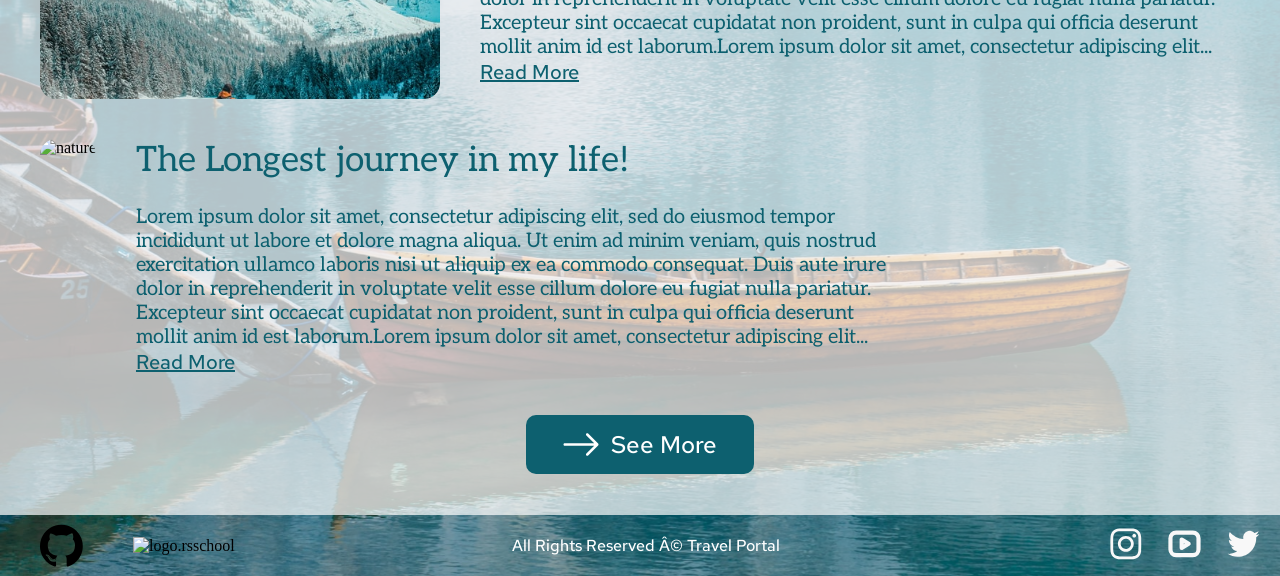
==== commit 2d521235: "feat:update list of socials" ====
--- a/travel/index.html
+++ b/travel/index.html
@@ -3,6 +3,7 @@
   <head>
     <meta name="viewport" content="width=device-width, initial-scale=1.0" />
     <title>Travel</title>
+    <link rel="icon" href="images/logo.svg" type="image/x-icon" />
     <link
       rel="stylesheet"
       href="https://cdnjs.cloudflare.com/ajax/libs/font-awesome/4.7.0/css/font-awesome.css"
@@ -51,7 +52,7 @@
           activities and more</span
         >
         <div class="searchbar">
-          <span class="arcticle">What would you like to do?</span>
+          <p class="arcticle">What would you like to do?</p>
           <button class="start" name="start search">Start Planning</button>
         </div>
       </div>
@@ -196,11 +197,13 @@
             </div>
           </div>
           <div class="travelportal">All Rights Reserved © Travel Portal</div>
-          <div class="social">
-            <img src="images/insta.svg" alt="instagram" />
-            <img class="youtube" src="images/youtube.svg" alt="youtube" />
-            <img src="images/twitter.svg" alt="twitter" />
-          </div>
+          <ul class="social">
+            <li><img src="images/insta.svg" alt="instagram" /></li>
+            <li>
+              <img class="youtube" src="images/youtube.svg" alt="youtube" />
+            </li>
+            <li><img src="images/twitter.svg" alt="twitter" /></li>
+          </ul>
         </footer>
       </div>
     </section>
--- a/travel/style.css
+++ b/travel/style.css
@@ -60,23 +60,28 @@
   font-style: normal;
   font-weight: 600;
   font-size: 32px;
+  width: 180px;
 
   color: #ffffff;
 }
-
+.navigation {
+  margin-left: 158px;
+  width: 527px;
+}
 .hug {
   list-style: none;
   display: flex;
   flex-direction: row;
   padding: 0px;
-  margin-left: 158px;
   gap: 42px;
 }
 .navname {
-  color: #ffffff;
-  font-family: "Red Hat Text", sans-serif;
+  font-family: "Red Hat Text";
+  font-size: 16px;
+  font-weight: 500;
   line-height: 21px;
-  font-size: 16px;
+  letter-spacing: 0em;
+  color: white;
 }
 .login {
   margin-left: 196px;
@@ -146,6 +151,7 @@
   font-weight: 400;
   line-height: 29px;
   letter-spacing: 0em;
+
   margin-left: 41px;
   color: #f2785c;
 }
@@ -493,8 +499,12 @@
   color: white;
 }
 .social {
+  display: flex;
+  flex-direction: row;
+  list-style: none;
   margin-left: 329.4px;
   margin-right: 123.54;
+  padding: 0;
 }
 .youtube {
   margin-left: 24.12px;
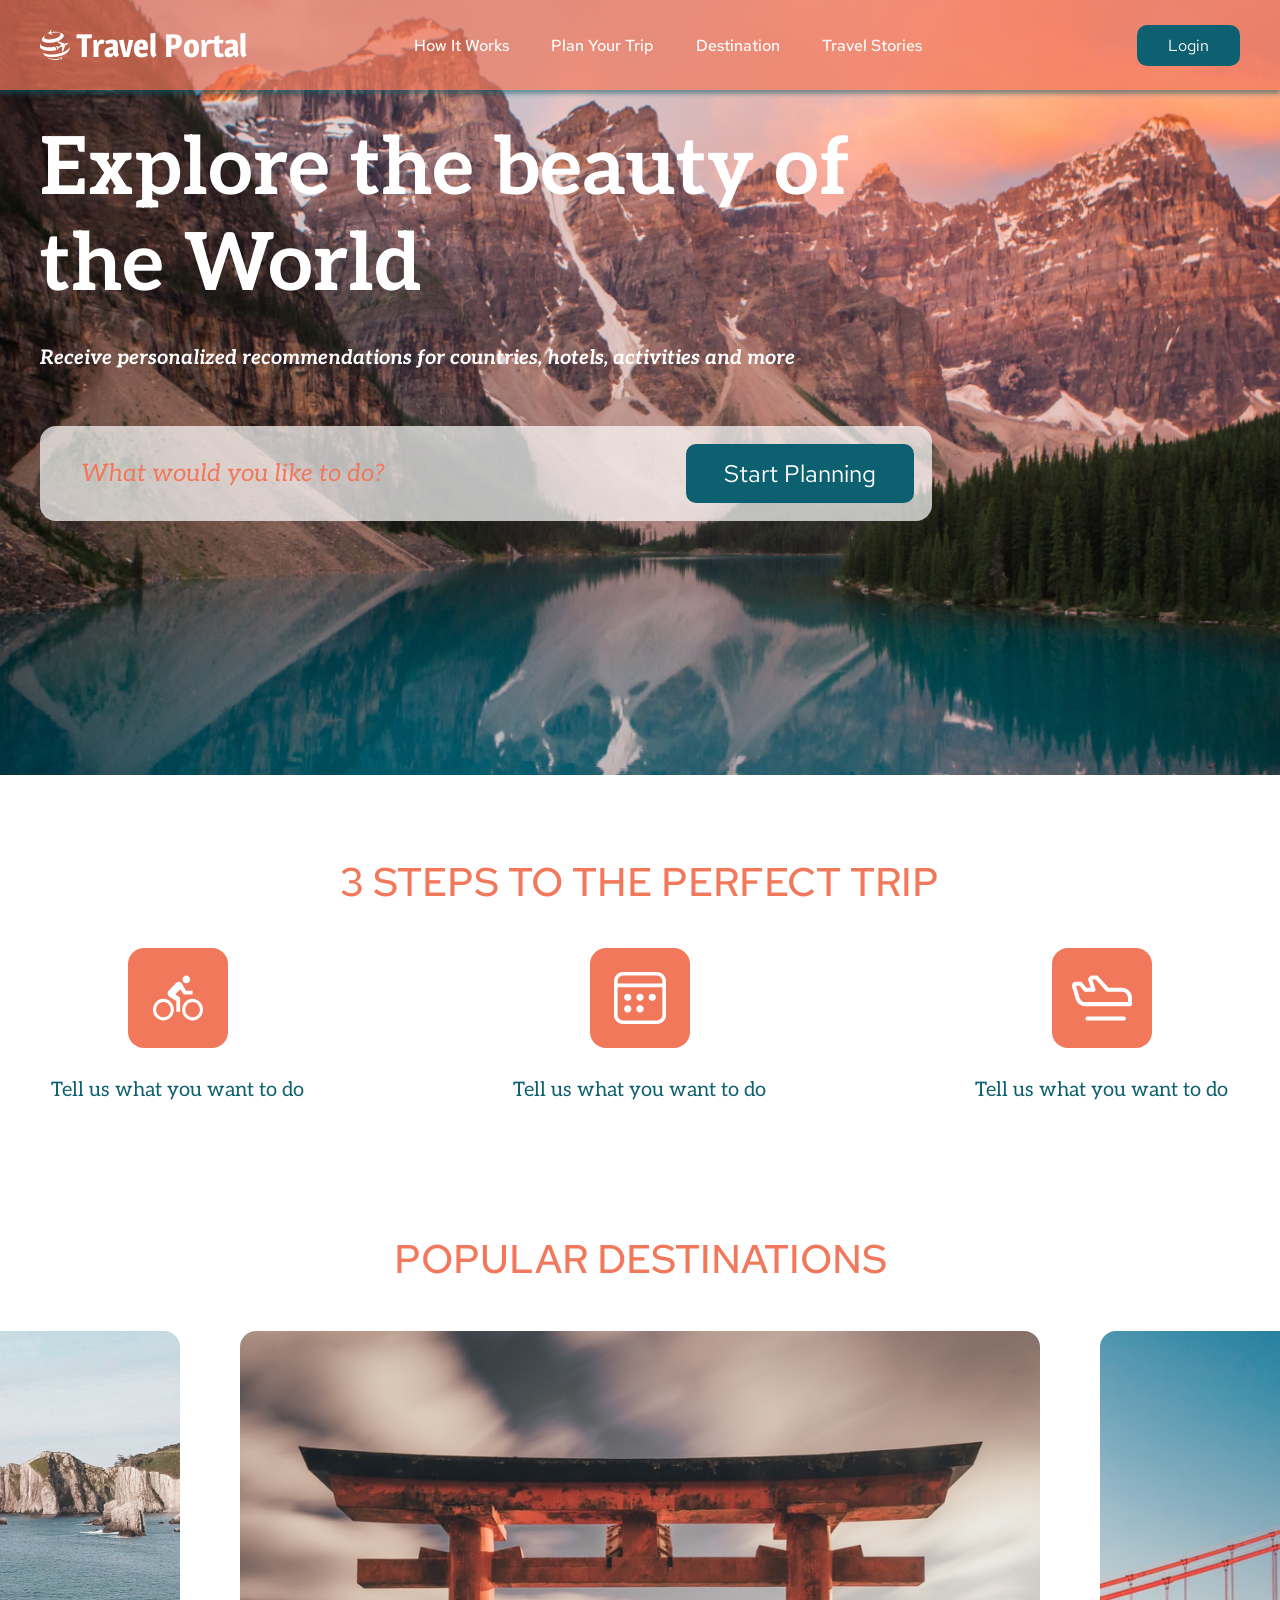
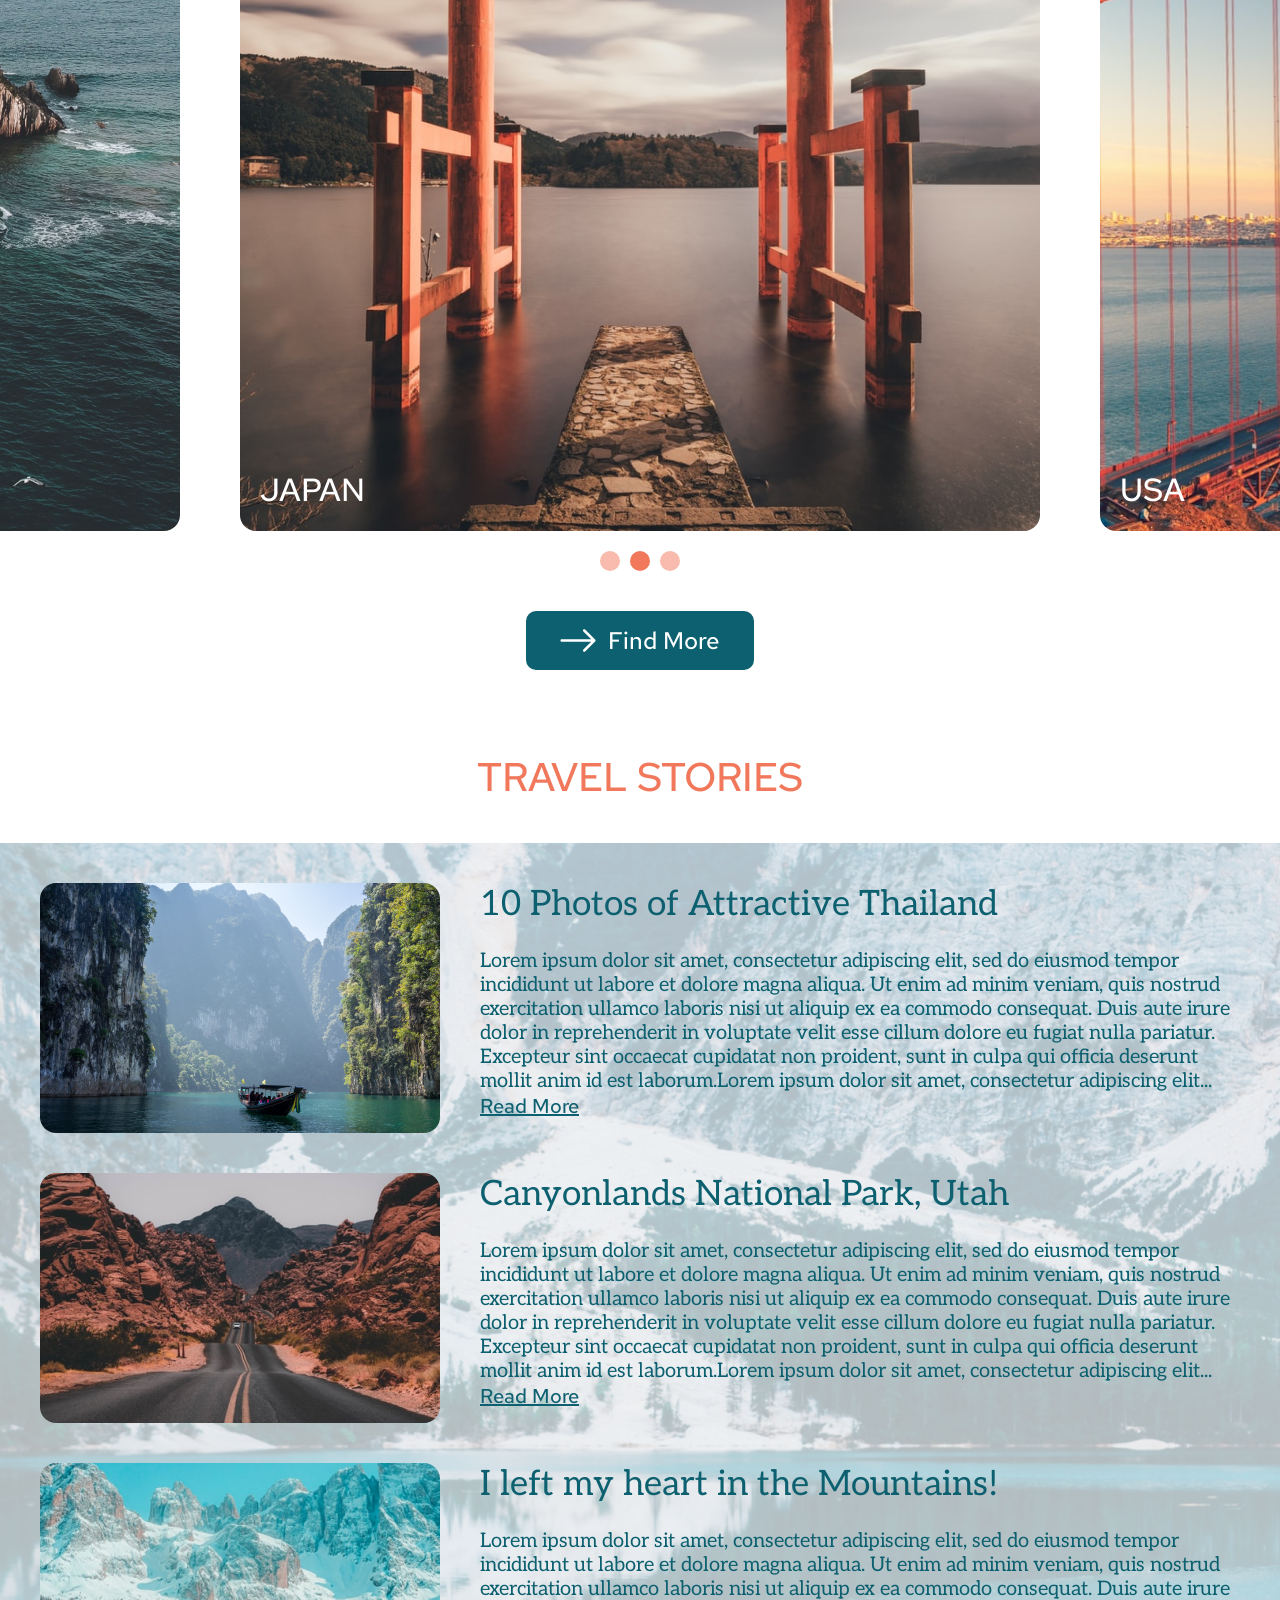
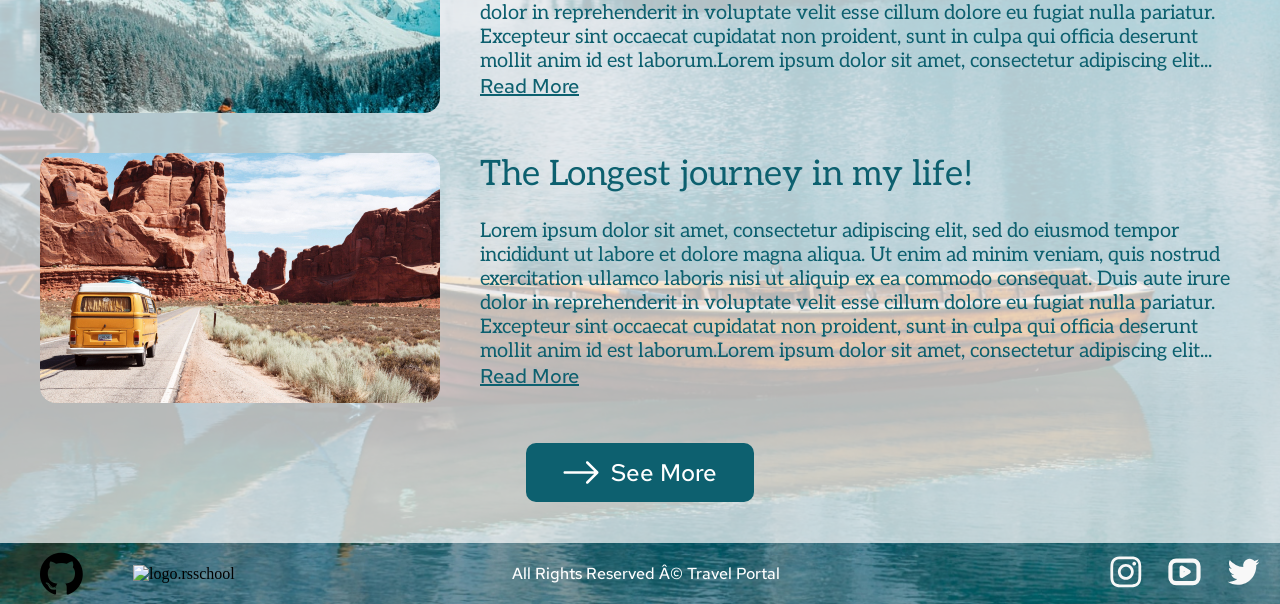
==== commit 57f00b4c: "feat:update images to .jpg" ====
--- a/travel/index.html
+++ b/travel/index.html
@@ -105,7 +105,7 @@
       <div class="area4">
         <div class="blend4">
           <div class="listofstories">
-            <img class="img" src="images/firstimg.svg" alt="nature" />
+            <img class="img" src="images/firstimg.jpg" alt="nature" />
             <div class="storie">
               <span class="titlestorie">10 Photos of Attractive Thailand</span>
               <span class="text"
@@ -123,7 +123,7 @@
             </div>
           </div>
           <div class="listofstories">
-            <img class="img" src="images/secondimg.svg" alt="nature" />
+            <img class="img" src="images/secondimg.jpg" alt="nature" />
             <div class="storie">
               <span class="titlestorie">Canyonlands National Park, Utah</span>
               <span class="text"
@@ -141,7 +141,7 @@
             </div>
           </div>
           <div class="listofstories">
-            <img class="img" src="images/thirdimg.svg" alt="nature" />
+            <img class="img" src="images/thirdimg.jpg" alt="nature" />
             <div class="storie">
               <span class="titlestorie">I left my heart in the Mountains!</span>
               <span class="text"
@@ -159,7 +159,7 @@
             </div>
           </div>
           <div class="listofstories">
-            <img class="img" src="images/fourimg.svg" alt="nature" />
+            <img class="img" src="images/fourimg.jpg" alt="nature" />
             <div class="storie">
               <span class="titlestorie">The Longest journey in my life!</span>
               <span class="text"
--- a/travel/style.css
+++ b/travel/style.css
@@ -279,7 +279,7 @@
   top: 0px;
   border-radius: 16px;
 
-  background-image: url(images/SPAIN.svg);
+  background-image: url(images/SPAIN.jpg);
 
   display: flex;
   align-items: flex-end;
@@ -300,7 +300,7 @@
   background-size: cover;
   background-repeat: no-repeat;
 
-  background-image: url(images/JAPAN.svg);
+  background-image: url(images/JAPAN.jpg);
 
   display: flex;
   align-items: flex-end;
@@ -320,7 +320,7 @@
   background-repeat: no-repeat;
   background-size: cover;
   border-radius: 16px;
-  background-image: url(images/USA.svg);
+  background-image: url(images/USA.jpg);
 
   display: flex;
   align-items: flex-end;
@@ -409,7 +409,7 @@
 }
 .area4 {
   width: 100%;
-  background-image: url(images/background4.svg);
+  background-image: url(images/backgroundimg.jpg);
   background-size: cover;
   background-repeat: no-repeat;
   display: flex;
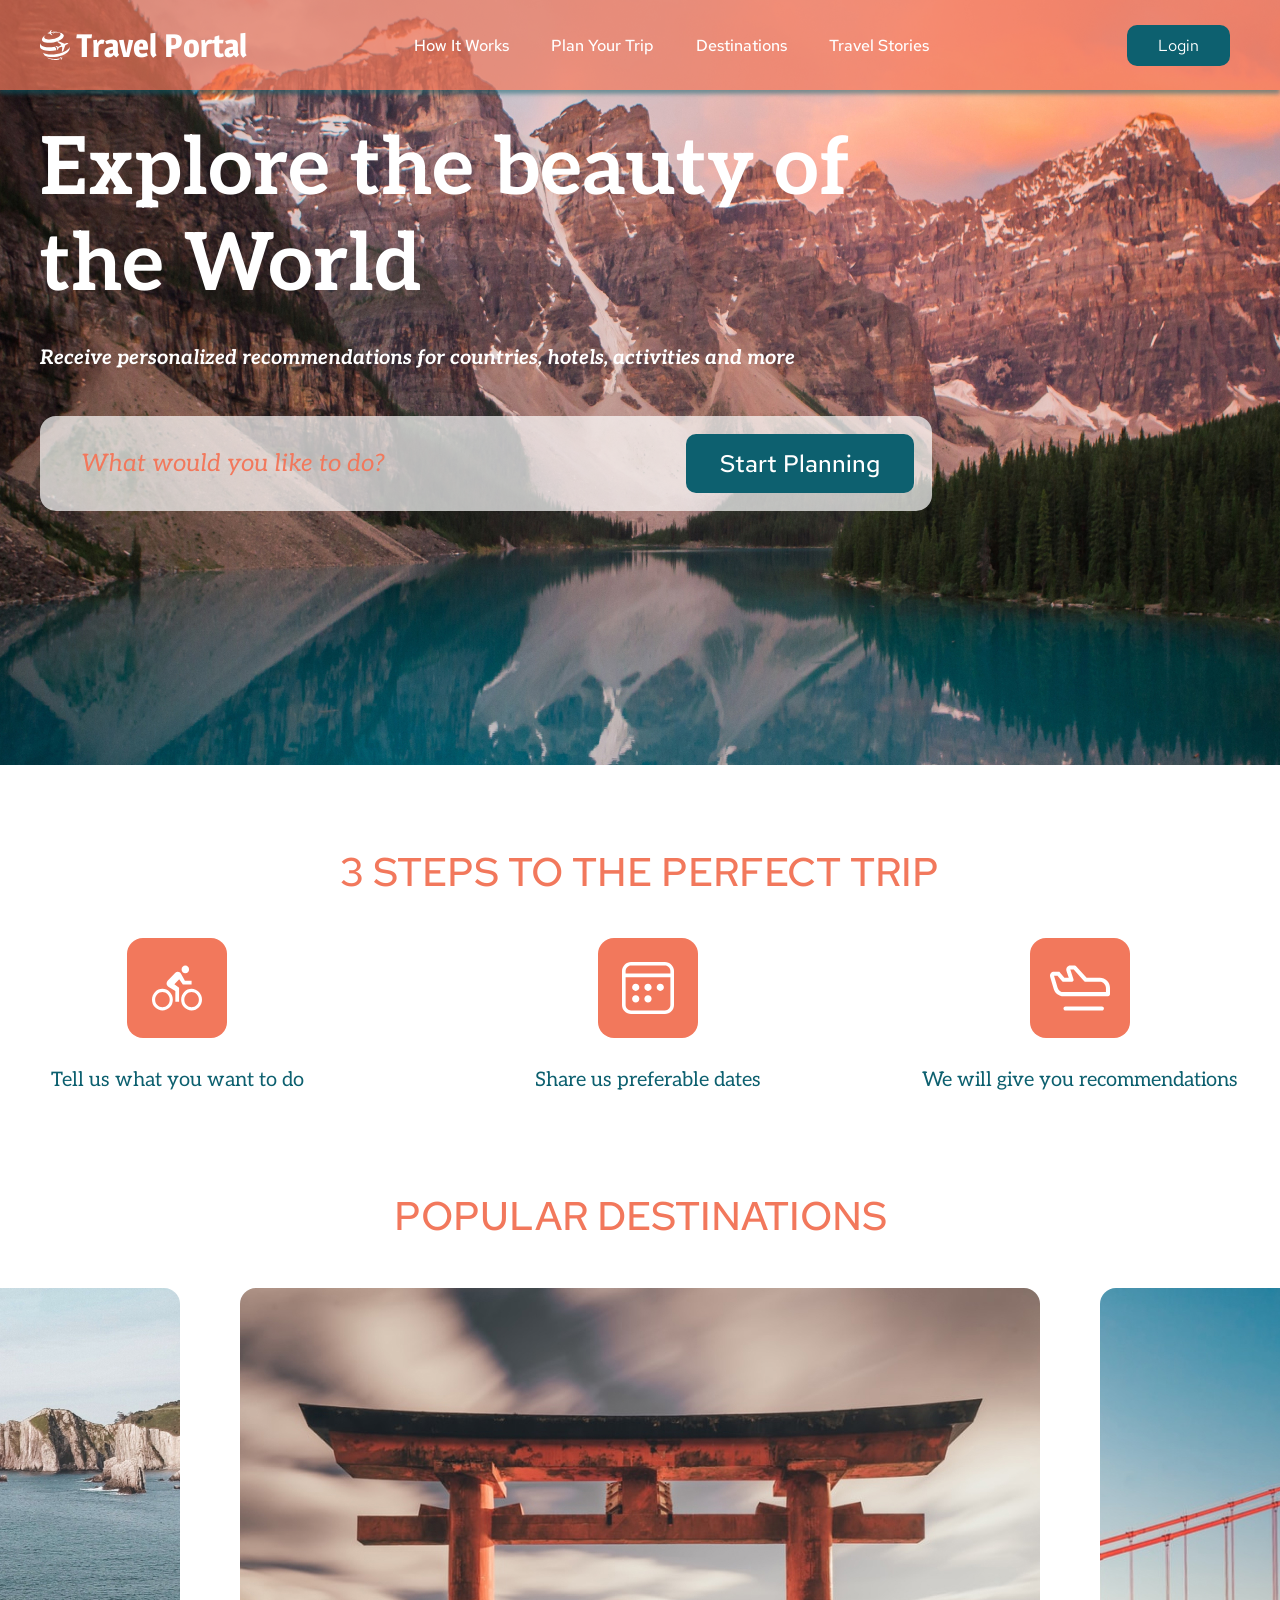
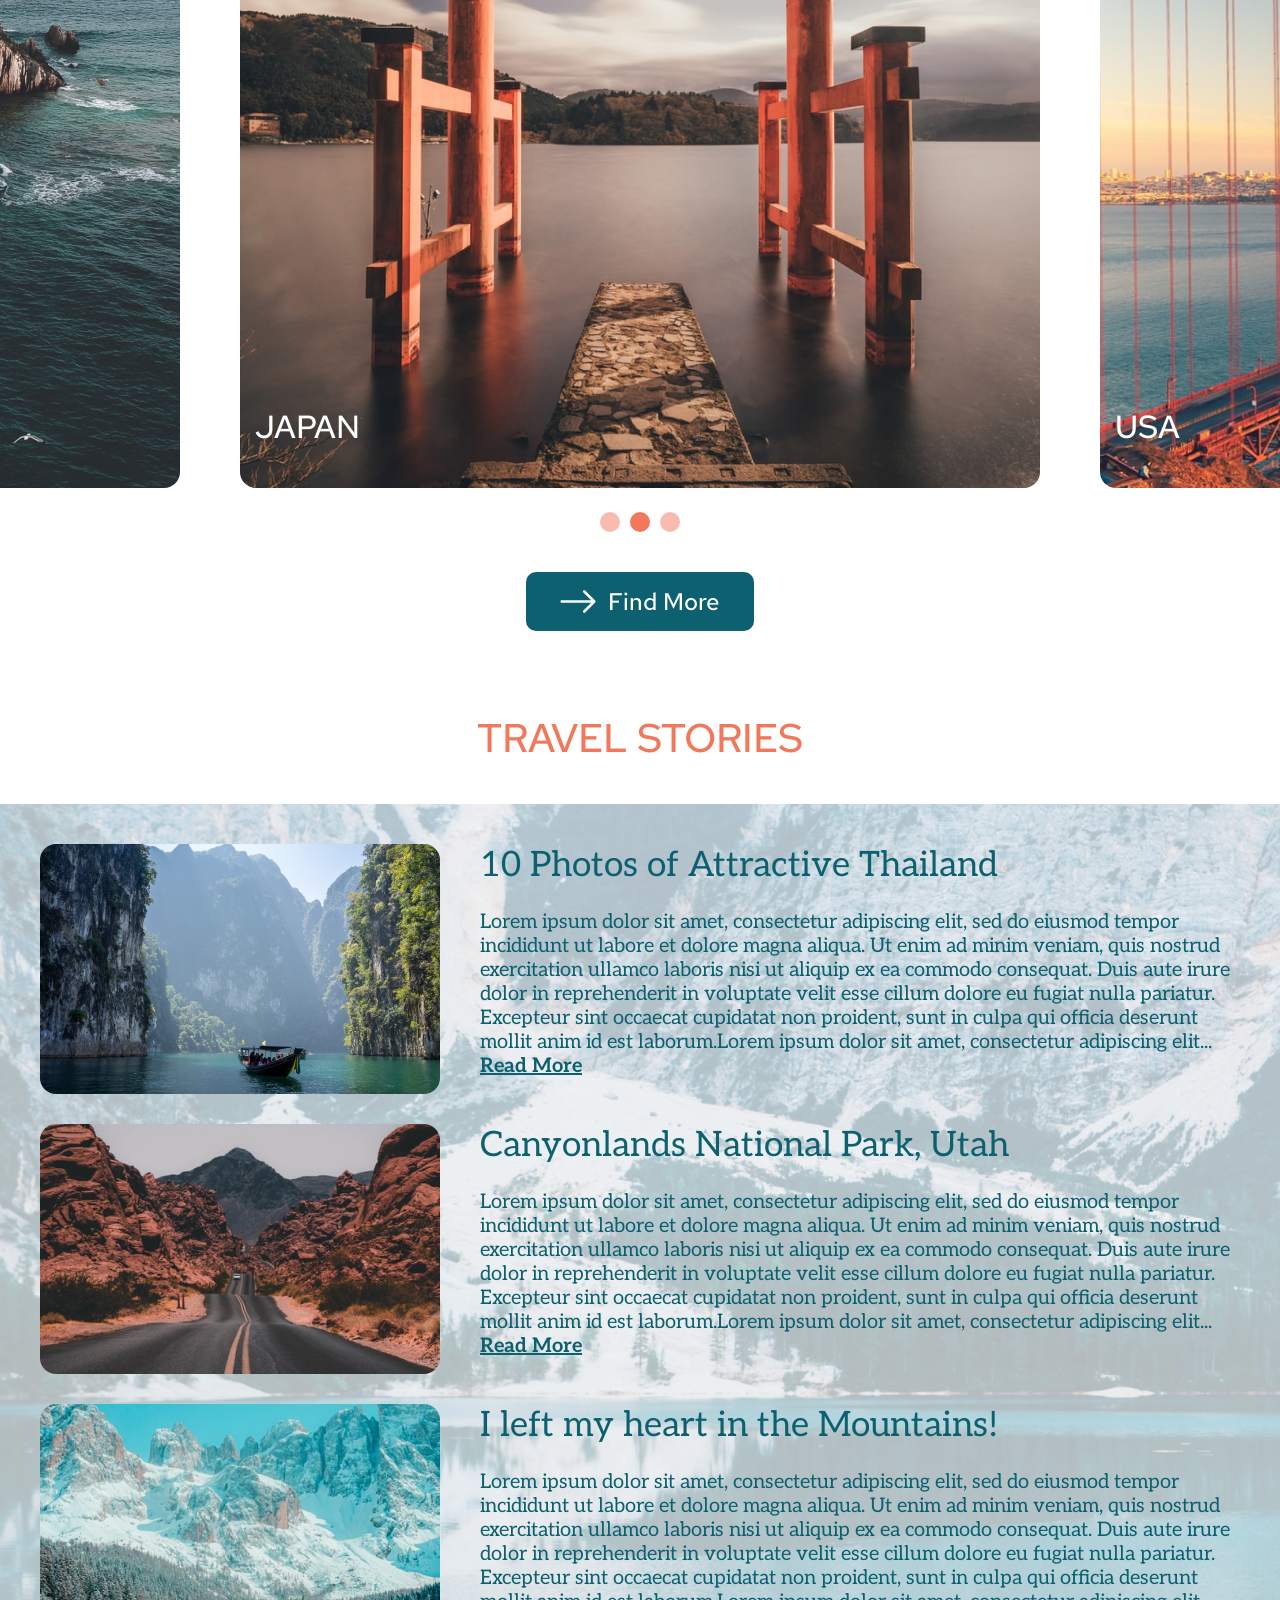
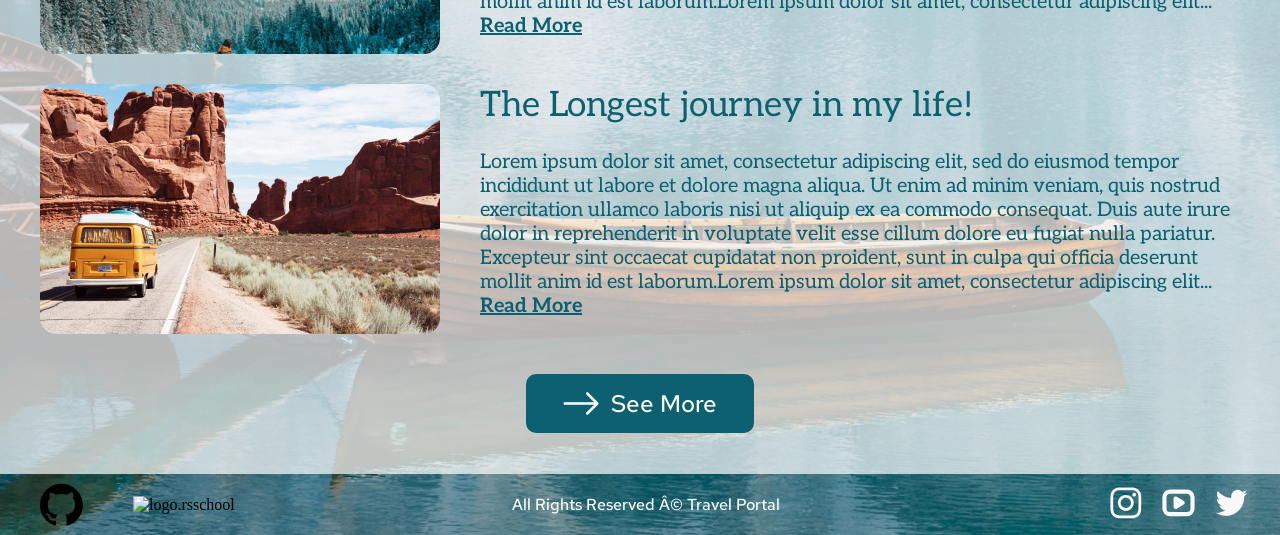
==== commit 88fc081f: "feat:add index js file" ====
--- a/travel/index.html
+++ b/travel/index.html
@@ -11,6 +11,10 @@
       crossorigin="anonymous"
       referrerpolicy="no-referrer"
     />
+    <link
+      href="https://fonts.googleapis.com/css2?family=Aleo:ital@1&display=swap"
+      rel="stylesheet"
+    />
     <link href="http://fonts.cdnfonts.com/css/magra" rel="stylesheet" />
 
     <link
@@ -24,6 +28,7 @@
 
     <link rel="stylesheet" type="text/css" href="style.css" />
     <link rel="stylesheet" type="text/css" href="reset.css" />
+    <script src="index.js"></script>
   </head>
 
   <body class="main">
@@ -36,17 +41,23 @@
           </div>
           <nav class="navigation">
             <ul class="hug">
-              <li><span class="navname">How It Works</span></li>
-              <li><span class="navname">Plan Your Trip</span></li>
-              <li><span class="navname">Destination</span></li>
-              <li><span class="navname">Travel Stories</span></li>
+              <li>
+                <a class="navname" href="#h1">How It Works</a>
+              </li>
+              <li>
+                <a class="navname" href="#plan__trip">Plan Your Trip</a>
+              </li>
+              <li><a class="navname" href="#destinations">Destinations</a></li>
+              <li><a class="navname" href="#stories">Travel Stories</a></li>
             </ul>
           </nav>
-          <button class="login" name="login">Login</button>
+          <div class="loginbutton">
+            <button class="login" name="login">Login</button>
+          </div>
         </header>
       </div>
       <div class="searchbox">
-        <div class="title">Explore the beauty of the World</div>
+        <h1 id="h1" class="title">Explore the beauty of the World</h1>
         <span class="description"
           >Receive personalized recommendations for countries, hotels,
           activities and more</span
@@ -59,31 +70,31 @@
     </section>
     <section class="steps">
       <div class="area">
-        <h2 class="title2">3 STEPS TO THE PERFECT TRIP</h2>
+        <h2 class="title2" id="plan__trip">3 STEPS TO THE PERFECT TRIP</h2>
         <div class="listofsteps">
-          <div class="step">
+          <div class="step1">
             <div class="zalivka">
               <img class="stepimg" src="images/bike.svg" alt="bike" />
             </div>
             <span class="steptitle">Tell us what you want to do</span>
           </div>
-          <div class="step">
+          <div class="step2">
             <div class="zalivka">
               <img class="stepimg" src="images/calendar.svg" alt="calendar" />
             </div>
-            <span class="steptitle">Tell us what you want to do</span>
-          </div>
-          <div class="step">
+            <span class="steptitle">Share us preferable dates </span>
+          </div>
+          <div class="step3">
             <div class="zalivka">
               <img class="stepimg" src="images/plane.svg" alt="plane" />
             </div>
-            <span class="steptitle">Tell us what you want to do</span>
+            <span class="steptitle">We will give you recommendations</span>
           </div>
         </div>
       </div>
     </section>
     <section class="destinations">
-      <h2 class="title3">POPULAR DESTINATIONS</h2>
+      <h2 id="destinations" class="title3">POPULAR DESTINATIONS</h2>
       <div class="kartinki">
         <div class="cntimg1"><span class="cnt">SPAIN</span></div>
         <div class="cntimg2"><span class="cnt">JAPAN</span></div>
@@ -101,12 +112,12 @@
       </button>
     </section>
     <section class="stories">
-      <h2 class="title4">TRAVEL STORIES</h2>
+      <h2 id="stories" class="title4">TRAVEL STORIES</h2>
       <div class="area4">
         <div class="blend4">
           <div class="listofstories">
-            <img class="img" src="images/firstimg.jpg" alt="nature" />
-            <div class="storie">
+            <img class="img1" src="images/firstimg.jpg" alt="nature" />
+            <div class="storie1">
               <span class="titlestorie">10 Photos of Attractive Thailand</span>
               <span class="text"
                 >Lorem ipsum dolor sit amet, consectetur adipiscing elit, sed do
@@ -123,8 +134,8 @@
             </div>
           </div>
           <div class="listofstories">
-            <img class="img" src="images/secondimg.jpg" alt="nature" />
-            <div class="storie">
+            <img class="img2" src="images/secondimg.jpg" alt="nature" />
+            <div class="storie2">
               <span class="titlestorie">Canyonlands National Park, Utah</span>
               <span class="text"
                 >Lorem ipsum dolor sit amet, consectetur adipiscing elit, sed do
@@ -141,8 +152,8 @@
             </div>
           </div>
           <div class="listofstories">
-            <img class="img" src="images/thirdimg.jpg" alt="nature" />
-            <div class="storie">
+            <img class="img2" src="images/thirdimg.jpg" alt="nature" />
+            <div class="storie2">
               <span class="titlestorie">I left my heart in the Mountains!</span>
               <span class="text"
                 >Lorem ipsum dolor sit amet, consectetur adipiscing elit, sed do
@@ -159,8 +170,8 @@
             </div>
           </div>
           <div class="listofstories">
-            <img class="img" src="images/fourimg.jpg" alt="nature" />
-            <div class="storie">
+            <img class="img2" src="images/fourimg.jpg" alt="nature" />
+            <div class="storie2">
               <span class="titlestorie">The Longest journey in my life!</span>
               <span class="text"
                 >Lorem ipsum dolor sit amet, consectetur adipiscing elit, sed do
--- a/travel/style.css
+++ b/travel/style.css
@@ -1,9 +1,11 @@
 @import url("https://fonts.googleapis.com/css2?family=Aleo:ital,wght@0,400;0,700;1,700&family=Magra:wght@400;700&family=Red+Hat+Text:wght@400;500&display=swap%22");
-
+html {
+  scroll-behavior: smooth;
+}
 .main {
   position: absolute;
   width: 100%;
-
+  min-width: 600px;
   margin: 0;
 
   display: flex;
@@ -46,12 +48,12 @@
 
   display: flex;
   justify-content: flex-start;
-  align-items: center;
 }
 
 .logo1 {
   display: flex;
   justify-content: row;
+  align-items: center;
   gap: 6px;
   margin-left: 120px;
 }
@@ -66,13 +68,13 @@
 }
 .navigation {
   margin-left: 158px;
-  width: 527px;
 }
 .hug {
   list-style: none;
   display: flex;
   flex-direction: row;
-  padding: 0px;
+  padding: 35px 0px 34px 0px;
+  margin: 0px;
   gap: 42px;
 }
 .navname {
@@ -82,9 +84,15 @@
   line-height: 21px;
   letter-spacing: 0em;
   color: white;
+  text-decoration: none;
+}
+.loginbutton {
+  display: flex;
+  align-items: center;
+  justify-content: center;
 }
 .login {
-  margin-left: 196px;
+  margin-left: 198px;
   border: none;
   background-image: none;
   background-color: transparent;
@@ -142,15 +150,14 @@
   display: flex;
   align-items: center;
   justify-content: space-between;
-  margin: 56px 0px 254px 120px;
+  margin: 46px 0px 254px 120px;
 }
 .arcticle {
   font-family: "Aleo";
-  font-size: 24px;
   font-style: italic;
   font-weight: 400;
+  font-size: 24px;
   line-height: 29px;
-  letter-spacing: 0em;
 
   margin-left: 41px;
   color: #f2785c;
@@ -165,15 +172,14 @@
   color: white;
 
   border: none;
-  background-image: none;
-
-  -webkit-box-shadow: none;
-  -moz-box-shadow: none;
+
   box-shadow: none;
 
-  font-family: "Red Hat Text", sans-serif;
+  font-family: "Red Hat Text";
+  font-style: normal;
+  font-weight: 500;
   font-size: 24px;
-  text-align: center;
+  line-height: 32px;
 }
 .steps {
   width: 100%;
@@ -209,14 +215,28 @@
 .listofsteps {
   display: flex;
   flex-direction: row;
-  justify-content: space-between;
-  width: 1177px;
-}
-.step {
-  display: flex;
-  flex-direction: column;
-  align-items: center;
-}
+  justify-content: flex-start;
+  width: 1440px;
+}
+.step1 {
+  display: flex;
+  flex-direction: column;
+  align-items: center;
+  margin-left: 131px;
+}
+.step2 {
+  display: flex;
+  flex-direction: column;
+  align-items: center;
+  margin-left: 231px;
+}
+.step3 {
+  display: flex;
+  flex-direction: column;
+  align-items: center;
+  margin-left: 161px;
+}
+
 .zalivka {
   display: flex;
   width: 100px;
@@ -225,6 +245,7 @@
   background: #f2785c;
   border-radius: 16px;
 }
+
 .steptitle {
   margin-top: 30px;
   font-family: Aleo;
@@ -235,6 +256,7 @@
   text-align: left;
   color: #0d606f;
 }
+
 .destinations {
   width: 100%;
   background: white;
@@ -249,7 +271,7 @@
 .title3 {
   font-family: "Red Hat Text";
   font-size: 40px;
-  margin-bottom: 46px;
+  margin: 0px 0px 46px 0px;
   font-weight: 500;
   line-height: 53px;
   letter-spacing: 0em;
@@ -334,7 +356,7 @@
   letter-spacing: 0em;
 }
 .cnt {
-  padding: 0px 0px 20px 20px;
+  padding: 0px 0px 40px 15px;
 }
 .main {
   overflow-x: hidden;
@@ -345,7 +367,7 @@
   justify-content: center;
   width: 80px;
   height: 20px;
-  margin-top: 20px;
+  margin-top: 24px;
 }
 .circle1 {
   width: 20px;
@@ -422,6 +444,7 @@
   display: flex;
   flex-direction: column;
   align-items: center;
+  padding-top: 40px;
 }
 .listofstories {
   width: 1440px;
@@ -430,13 +453,23 @@
   gap: 40px;
   justify-content: flex-start;
 }
-.img {
+.img1 {
   margin-left: 120px;
-  margin-top: 40px;
-  border-radius: 16px;
-}
-.storie {
-  margin-top: 40px;
+
+  border-radius: 16px;
+}
+.img2 {
+  margin-left: 120px;
+  margin-top: 30px;
+  border-radius: 16px;
+}
+.storie1 {
+  display: flex;
+  flex-direction: column;
+  align-items: flex-start;
+}
+.storie2 {
+  margin-top: 30px;
   display: flex;
   flex-direction: column;
   align-items: flex-start;
@@ -461,12 +494,14 @@
   color: #0d606f;
 }
 .readmore {
-  font-family: "Red Hat Text";
+  text-decoration: underline;
+
+  font-family: "Aleo";
   font-size: 20px;
-  font-weight: 500;
-  line-height: 26px;
-  letter-spacing: 0em;
-  text-decoration: underline;
+  font-weight: 700;
+  line-height: 24px;
+  letter-spacing: 0em;
+  text-align: left;
 
   color: #0d606f;
 }
@@ -501,16 +536,23 @@
 .social {
   display: flex;
   flex-direction: row;
+  justify-content: space-between;
   list-style: none;
   margin-left: 329.4px;
   margin-right: 123.54;
   padding: 0;
 }
 .youtube {
-  margin-left: 24.12px;
-  margin-right: 24.12px;
+  margin-left: 18.12px;
+  margin-right: 18.12px;
 }
 .userlink {
   text-decoration: none;
   color: black;
 }
+.circle1:hover {
+  background: rgb(242, 120, 92);
+}
+.circle3:hover {
+  background: rgb(242, 120, 92);
+}
